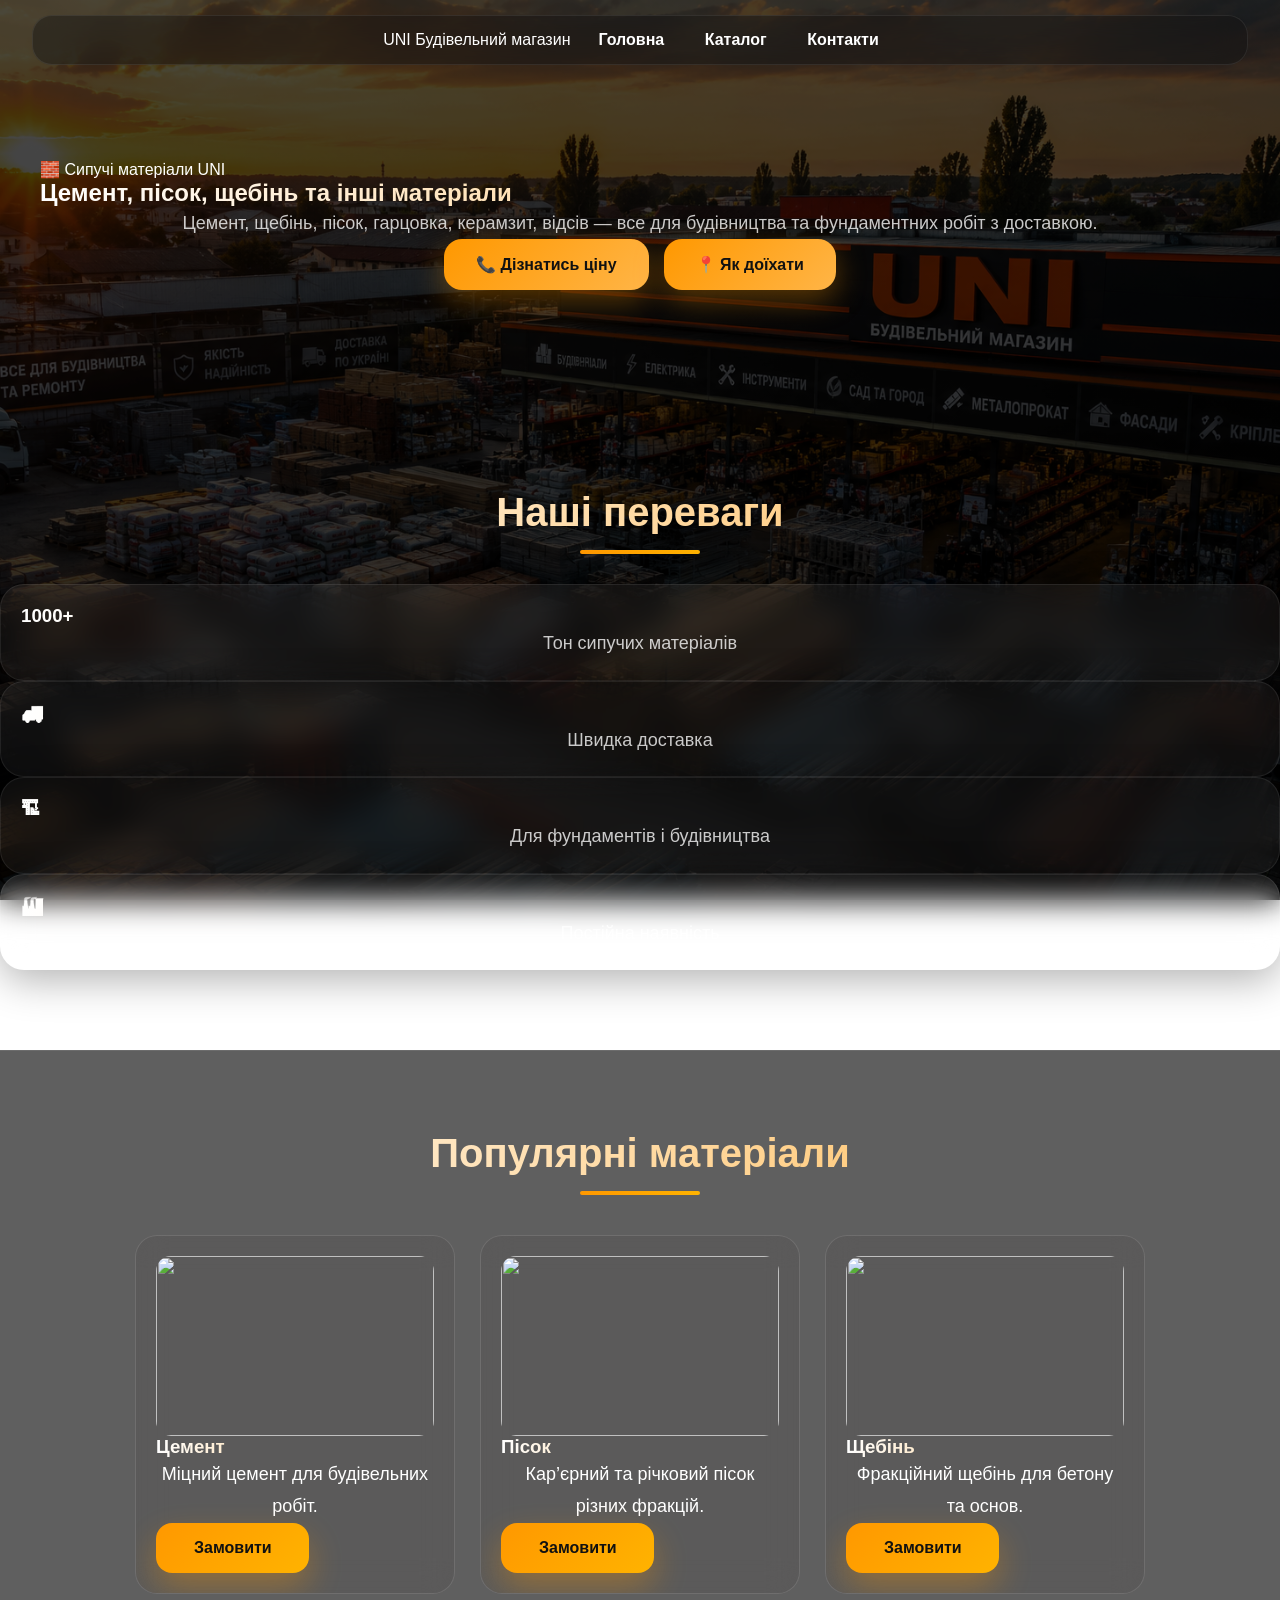
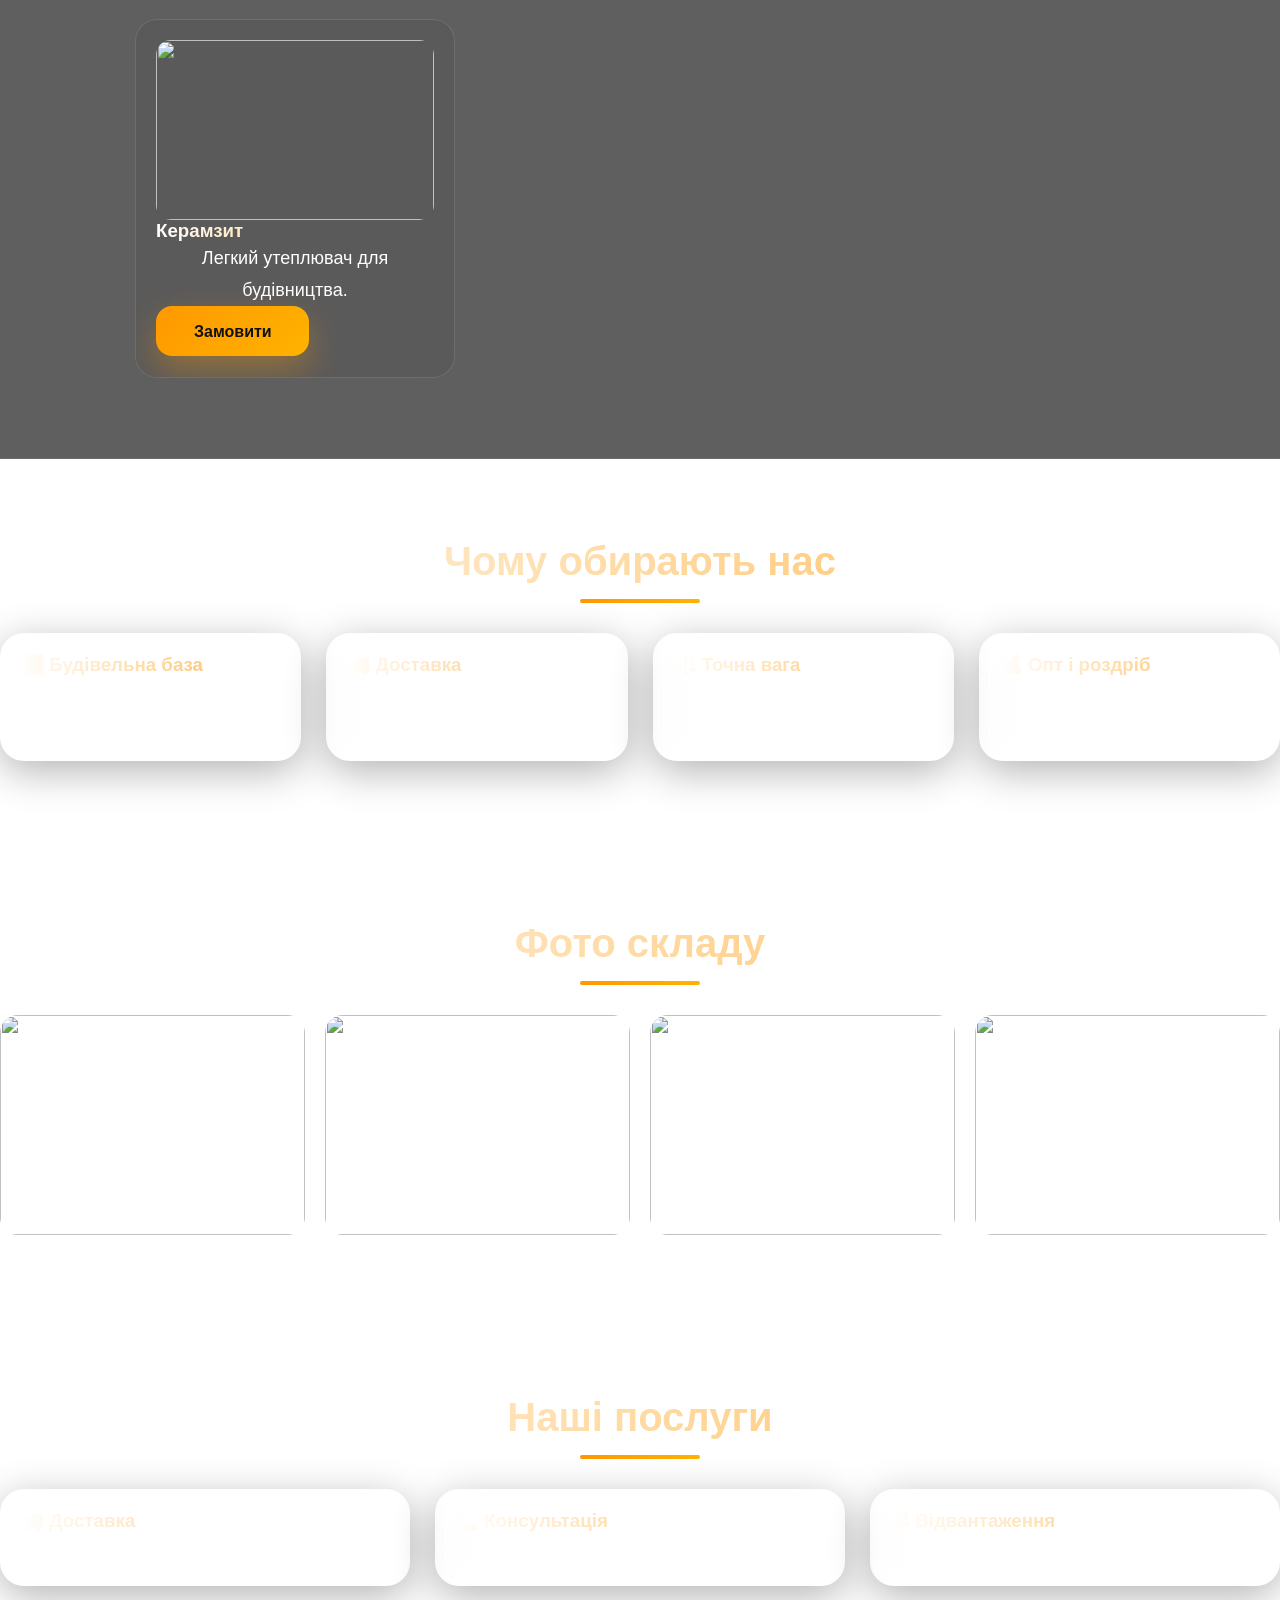
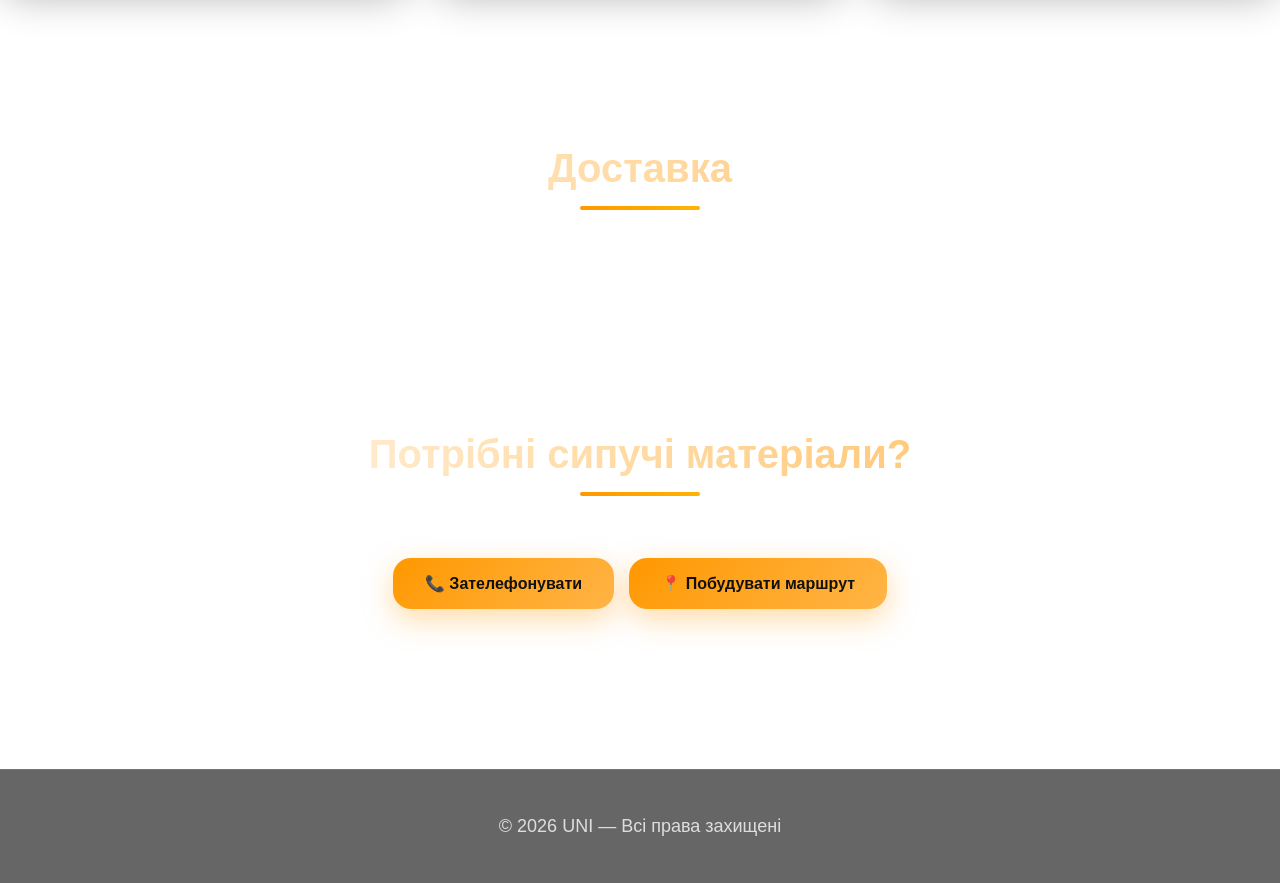
==== bulk.html @ 0511cd66 "Add files via upload" ====
<!DOCTYPE html>
<html lang="uk">

<head>

<meta charset="UTF-8">
<meta name="viewport" content="width=device-width, initial-scale=1.0">

<title>Сипучі матеріали | UNI</title>

<link rel="stylesheet" href="styles.css">

</head>

<body>

<nav class="navbar">

<div class="logo">
UNI
<span class="logo-text">
Будівельний магазин
</span>
</div>

<div class="nav-links">
<a href="index.html">Головна</a>
<a href="index.html#categories">Каталог</a>
<a href="index.html#contacts">Контакти</a>
</div>

</nav>

<section class="category-hero">

<div class="category-overlay"></div>

<div class="category-content">

<span class="hero-badge">
🧱 Сипучі матеріали UNI
</span>

<h1>
Цемент, пісок, щебінь та інші матеріали
</h1>

<p class="subtitle">
Цемент, щебінь, пісок, гарцовка,
керамзит, відсів — все для будівництва
та фундаментних робіт з доставкою.
</p>

<div class="hero-buttons">

<a href="tel:+380776026767"
<a href="tel:+" class="btn">
📞 Дізнатись ціну
</a>

<a href="https://www.google.com/maps/place/UNI/"
target="_blank"
class="btn btn-secondary">
📍 Як доїхати
</a>

</div>

</div>

</section>

<section class="stats">

<h2>
Наші переваги
</h2>


<div class="card">
<h3>1000+</h3>
<p>Тон сипучих матеріалів</p>
</div>

<div class="card">
<h3>🚚</h3>
<p>Швидка доставка</p>
</div>

<div class="card">
<h3>🏗</h3>
<p>Для фундаментів і будівництва</p>
</div>

<div class="card">
<h3>🏭</h3>
<p>Постійна наявність</p>
</div>

</div>

</section>

<section class="products-section">

<h2>
Популярні матеріали
</h2>

<div class="products-grid">

<div class="product-card">

<img src="images/cement.jpg">

<h3>
Цемент
</h3>

<p>
Міцний цемент для
будівельних робіт.
</p>

<a href="tel:+380776026767" class="btn-small">
Замовити
</a>

</div>

<div class="product-card">

<img src="images/sand.jpg">

<h3>
Пісок
</h3>

<p>
Кар’єрний та річковий
пісок різних фракцій.
</p>

<a href="tel:+380776026767" class="btn-small">
Замовити
</a>

</div>

<div class="product-card">

<img src="images/gravel.jpg">

<h3>
Щебінь
</h3>

<p>
Фракційний щебінь
для бетону та основ.
</p>

<a href="tel:+380776026767" class="btn-small">
Замовити
</a>

</div>

<div class="product-card">

<img src="images/keramzit.jpg">

<h3>
Керамзит
</h3>

<p>
Легкий утеплювач
для будівництва.
</p>

<a href="tel:+380776026767" class="btn-small">
Замовити
</a>

</div>

</div>

</section>

<section class="advantages">

<h2>
Чому обирають нас
</h2>

<div class="cards">

<div class="card">

<h3>
🧱 Будівельна база
</h3>

<p>
Всі сипучі матеріали
в одному місці.
</p>

</div>

<div class="card">

<h3>
🚚 Доставка
</h3>

<p>
Привозимо прямо
на об’єкт.
</p>

</div>

<div class="card">

<h3>
⚖️ Точна вага
</h3>

<p>
Відвантаження без обману.
</p>

</div>

<div class="card">

<h3>
💰 Опт і роздріб
</h3>

<p>
Вигідні ціни для всіх.
</p>

</div>

</div>

</section>

<section class="gallery">

<h2>
Фото складу
</h2>

<div class="gallery-grid">

<img src="images/bulk1.jpg">
<img src="images/bulk2.jpg">
<img src="images/bulk3.jpg">
<img src="images/bulk4.jpg">

</div>

</section>

<section class="services">

<h2>
Наші послуги
</h2>

<div class="cards">

<div class="card">
<h3>🚚 Доставка</h3>
<p>Швидко привозимо матеріали.</p>
</div>

<div class="card">
<h3>📞 Консультація</h3>
<p>Допоможемо з розрахунком.</p>
</div>

<div class="card">
<h3>🏗 Відвантаження</h3>
<p>Оперативна загрузка самоскидів.</p>
</div>

</div>

</section>

<section class="delivery">

<h2>
Доставка
</h2>

<p>
Доставка сипучих матеріалів
по Києву та області власним транспортом.
Можлива подача самоскидів.
</p>

</section>

<section class="cta">

<h2>
Потрібні сипучі матеріали?
</h2>

<p>
Телефонуйте зараз та отримайте
актуальні ціни і консультацію.
</p>

<div class="hero-buttons">

<a href="tel:+380776026767" class="btn">
📞 Зателефонувати
</a>

<a href="https://www.google.com/maps/place/UNI/"
target="_blank"
class="btn btn-secondary">
📍 Побудувати маршрут
</a>

</div>

</section>

<footer>

<p>
© 2026 UNI — Всі права захищені
</p>

</footer>

</body>

</html>
---- styles.css ----
/* =========================================================
   BASE RESET
========================================================= */

*{
    margin:0;
    padding:0;
    box-sizing:border-box;
    transition:.3s ease;
}

html,body{
    width:100%;
    overflow-x:hidden;
    font-family:"Segoe UI",sans-serif;
    color:#fff;
}

/* =========================================================
   ROOT COLORS
========================================================= */

:root{
    --primary:#ff9800;
    --primary2:#ffb300;
    --bgDark:#0d0d0d;
    --glass:rgba(255,255,255,.06);
    --border:rgba(255,255,255,.10);
    --text:#ffffff;
    --text2:#cfcfcf;
    --radius:18px;
}

/* =========================================================
   BACKGROUND
========================================================= */

body{
    background:
    linear-gradient(rgba(0,0,0,.55),rgba(0,0,0,.75)),
    url("./images/background.png");

    background-size:cover;
    background-position:center;
    background-attachment:fixed;
}

/* =========================================================
   CONTAINER SYSTEM
========================================================= */

.container{
    width:min(1200px,92%);
    margin:0 auto;
}

/* =========================================================
   SECTION SYSTEM
========================================================= */

section{
    padding:80px 0;
    animation:fadeIn .7s ease;
}

section:hover{
    transform:translateY(-2px);
}

@keyframes fadeIn{
    from{
        opacity:0;
        transform:translateY(40px);
    }
    to{
        opacity:1;
        transform:translateY(0);
    }
}

/* =========================================================
   HEADINGS
========================================================= */

@media (max-width:768px){

    h1{
        font-size:38px;
    }

    h2{
        font-size:30px;
    }

}

h2{
    font-size:40px;
    text-align:center;
    margin-bottom:30px;
}

h2::after{
    content:"";
    display:block;
    width:120px;
    height:4px;
    margin:15px auto;
    border-radius:20px;
    background:linear-gradient(90deg,var(--primary),var(--primary2));
}

p{
    color:var(--text2);
    line-height:1.8;
    font-size:18px;
    text-align:center;
}

/* =========================================================
   NAVBAR
========================================================= */

header{
    position:sticky;
    top:0;
    z-index:999;
    background:rgba(10,10,10,.75);
    backdrop-filter:blur(18px);
    border-bottom:1px solid var(--border);
}

nav{
    display:flex;
    justify-content:center;
    align-items:center;
    gap:10px;
    padding:15px;
    flex-wrap:wrap;
}

nav a{
    padding:10px 18px;
    border-radius:12px;
    text-decoration:none;
    color:#fff;
    font-weight:600;
}

nav a:hover{
    background:var(--primary);
    color:#000000;
}

/* =========================================================
   HERO
========================================================= */

.hero-content{
    display:flex;
    align-items:center;
    justify-content:space-between;
    gap:60px;
    flex-wrap:wrap;
}

.hero-text{
    flex:1;
    text-align:center;
}

.hero-image{
    flex:1;
    display:flex;
    justify-content:center;
}

.hero-image img{
    width:100%;
    max-width:550px;
    border-radius:25px;
    box-shadow:0 30px 60px rgba(0, 0, 0, 0.5);
}

/* =========================================================
   BUTTONS
========================================================= */
.btn,
.btn-small{
    display:inline-flex;
    align-items:center;
    justify-content:center;

    padding:16px 38px;
    border-radius:16px;

    background:linear-gradient(135deg,#ff9800,#ffb300);
    color:#111;
    font-weight:700;
    text-decoration:none;

    box-shadow:0 15px 35px rgba(255,152,0,.35);

    cursor:pointer;
}

.btn:active,
.btn-small:active{
    transform:scale(.97);
}

/* hover только для ПК */
@media (hover:hover){
    .btn:hover,
    .btn-small:hover{
        transform:translateY(-4px);
        box-shadow:0 25px 50px rgba(255,152,0,.55);
    }
}
/* =========================================================
   CARDS
========================================================= */

.cards,
.products-grid,
.category-grid{
    display:grid;
    grid-template-columns:repeat(auto-fit,minmax(260px,1fr));
    gap:25px;
}

.card,
.product-card,
.category{
    background:var(--glass);
    border:1px solid var(--border);
    border-radius:22px;
    padding:20px;
    backdrop-filter:blur(15px);
    overflow:hidden;
}

.card:hover,
.product-card:hover,
.category:hover{
    transform:translateY(-10px);
    border-color:var(--primary);
    box-shadow:0 25px 50px rgba(0,0,0,.4);
}


.category-page {
    max-width: 1400px;
    margin: 0 auto;
    padding: 40px 5%;
}

/* =========================================================
   IMAGES (UNIVERSAL FIX)
========================================================= */

img{
    width:100%;
    max-width:100%;
    display:block;
    object-fit:cover;
    border-radius:18px;
}

.product-card img,
.gallery-grid img{
    height:220px;
}

.product-card:hover img,
.gallery-grid img:hover{
    transform:scale(1.08);
}

/* =========================================================
   ABOUT SECTION
========================================================= */

.about-text{
    padding:35px;

    background:rgba(255,255,255,.05);
    border:1px solid rgba(255,255,255,.12);
    border-radius:22px;

    backdrop-filter:blur(14px);

    text-align:left;

    font-size:20px; /* 👈 увеличили текст */
    line-height:1.9;
}

/* заголовок “Про нас” */
.about-text h2{
    font-size:44px;
    text-align:left;
}

/* если всё уезжает вправо — фикс */
.about-container{
    display:grid;
    grid-template-columns:1fr 1fr;
    gap:40px;
    align-items:start;
}

/* =========================================================
   GALLERY
========================================================= */

.gallery-grid{
    display:grid;
    grid-template-columns:repeat(auto-fit,minmax(240px,1fr));
    gap:20px;
}

/* =========================================================
   VETERAN BLOCK
========================================================= */

.veteran-business{
    margin:60px auto;
    width:min(1000px,92%);

    padding:30px;

    background:rgba(255,255,255,.04);
    border:1px solid rgba(255,255,255,.10);
    border-radius:22px;

    backdrop-filter:blur(12px);

    text-align:center;
}

/* если там была фотка — ограничиваем */
.veteran-business img{
    max-width:320px;
    margin:0 auto;
    border-radius:16px;
}
/* =========================================================
   FOOTER
========================================================= */

footer{
    margin-top:80px;
    padding:40px;
    text-align:center;
    background:rgba(0,0,0,.6);
    border-top:1px solid var(--border);
}

/* =========================================================
   UTILITIES (IMPORTANT)
========================================================= */

.text-center{ text-align:center; }
.flex{ display:flex; }
.center{ display:flex; justify-content:center; align-items:center; }
.gap-10{ gap:10px; }
.gap-20{ gap:20px; }
.gap-30{ gap:30px; }

.mt-10{ margin-top:10px; }
.mt-20{ margin-top:20px; }
.mt-30{ margin-top:30px; }

.p-10{ padding:10px; }

section{
    padding:80px 0;
}

/* стеклянные блоки между секциями */
.section-glass{
    background:rgba(255,255,255,.04);
    border-top:1px solid rgba(255,255,255,.08);
    border-bottom:1px solid rgba(255,255,255,.08);
}

.products-section{
    background:rgba(10,10,10,.65);
    border-top:1px solid rgba(255,255,255,.08);
    border-bottom:1px solid rgba(255,255,255,.08);
    padding:80px 0;
}

/* текст в каталоге */
.products-section h2,
.products-section p{
    color:#fff;
}

/* карточки внутри чуть контрастнее */
.product-card{
    background:rgba(19, 0, 0, 0.05);
    border:1px solid rgba(255,255,255,.12);
}

.divider{
    width:80%;
    height:1px;

    margin:40px auto;

    background:rgba(255,255,255,.08);
}

p{
    color:rgba(255,255,255,.78);
    line-height:1.8;
}

h1,h2,h3{
    color:#fff;
}

.about-map iframe {
    width: 100%;
    height: 600px;
    border: none;
    border-radius: 20px;
}

.top-logo img {
  height: 120px;
  width: auto;
  display: block;
  margin: 0 auto;
}

body::after {
  content: "";
  position: fixed;
  inset: 0;
  background: rgba(0, 0, 0, 0.35);
  z-index: -1;
}

.about-container,
.veteran-business,
.contact-info,
.faq-box,
.card {
  background: rgba(255,255,255,0.05);
  backdrop-filter: blur(15px);
  -webkit-backdrop-filter: blur(15px);

  border: 1px solid rgba(255,255,255,0.08);
  border-radius: 24px;

  box-shadow: 0 10px 40px rgba(0,0,0,0.3);
}


.btn {
  padding: 16px 32px;
  border-radius: 18px;

  background: linear-gradient(
    135deg,
    #ff9800,
    #ffb547
  );

  box-shadow:
    0 10px 30px rgba(255,152,0,0.35);

  transition: .3s;
}

.btn:hover {
  transform: translateY(-5px);
}

.navbar {
  background: rgba(20,20,20,0.45);

  backdrop-filter: blur(18px);

  border: 1px solid rgba(255,255,255,0.08);

  border-radius: 20px;

  margin: 15px auto;

  width: 95%;
}

.category {
  background: rgba(255,255,255,0.05);

  backdrop-filter: blur(10px);

  border: 1px solid rgba(255,255,255,0.08);

  border-radius: 24px;

  min-height: 220px;
}   

.gallery-grid img {
  height: 220px;
  object-fit: cover;
}

.hero-text {
  background: rgba(255,255,255,0.04);

  backdrop-filter: blur(15px);

  border-radius: 30px;

  padding: 35px;

  border: 1px solid rgba(255,255,255,0.08);
}

.veteran-text {
  background: rgba(255,255,255,0.04);

  backdrop-filter: blur(12px);

  padding: 25px;

  border-radius: 20px;
}

.card,
.category,
.about-text,
.veteran-text {
  transition: .35s;
}

.card:hover,
.category:hover {
  transform: translateY(-8px);
}

.category-hero {
    max-width: 1200px;
    margin: 0 auto 40px;
}

.category-hero img {
    width: 100%;
    height: 250px;
    object-fit: cover;
    border-radius: 25px;
}

.products-grid {
    display: grid;

    grid-template-columns:
    repeat(auto-fit, minmax(280px, 320px));

    justify-content: center;

    gap: 25px;

    margin-top: 40px;
}
.product-card img {
    width: 100%;
    height: 180px;

    object-fit: cover;

    border-radius: 15px;
} 

.category-title {
    text-align: center;

    margin-bottom: 40px;
}


.category-description {
    max-width: 900px;

    margin: 0 auto 40px;

    text-align: center;

    line-height: 1.8;

    color: #cfcfcf;
}

.hero-buttons{
    display:flex;
    gap:15px;
    justify-content:center;
    flex-wrap:wrap;
}

h1,
h2,
h3{
  background: linear-gradient(90deg,#fff,#ffb547);

  background-clip: text;
  -webkit-background-clip: text;

  color: transparent;
  -webkit-text-fill-color: transparent;
}
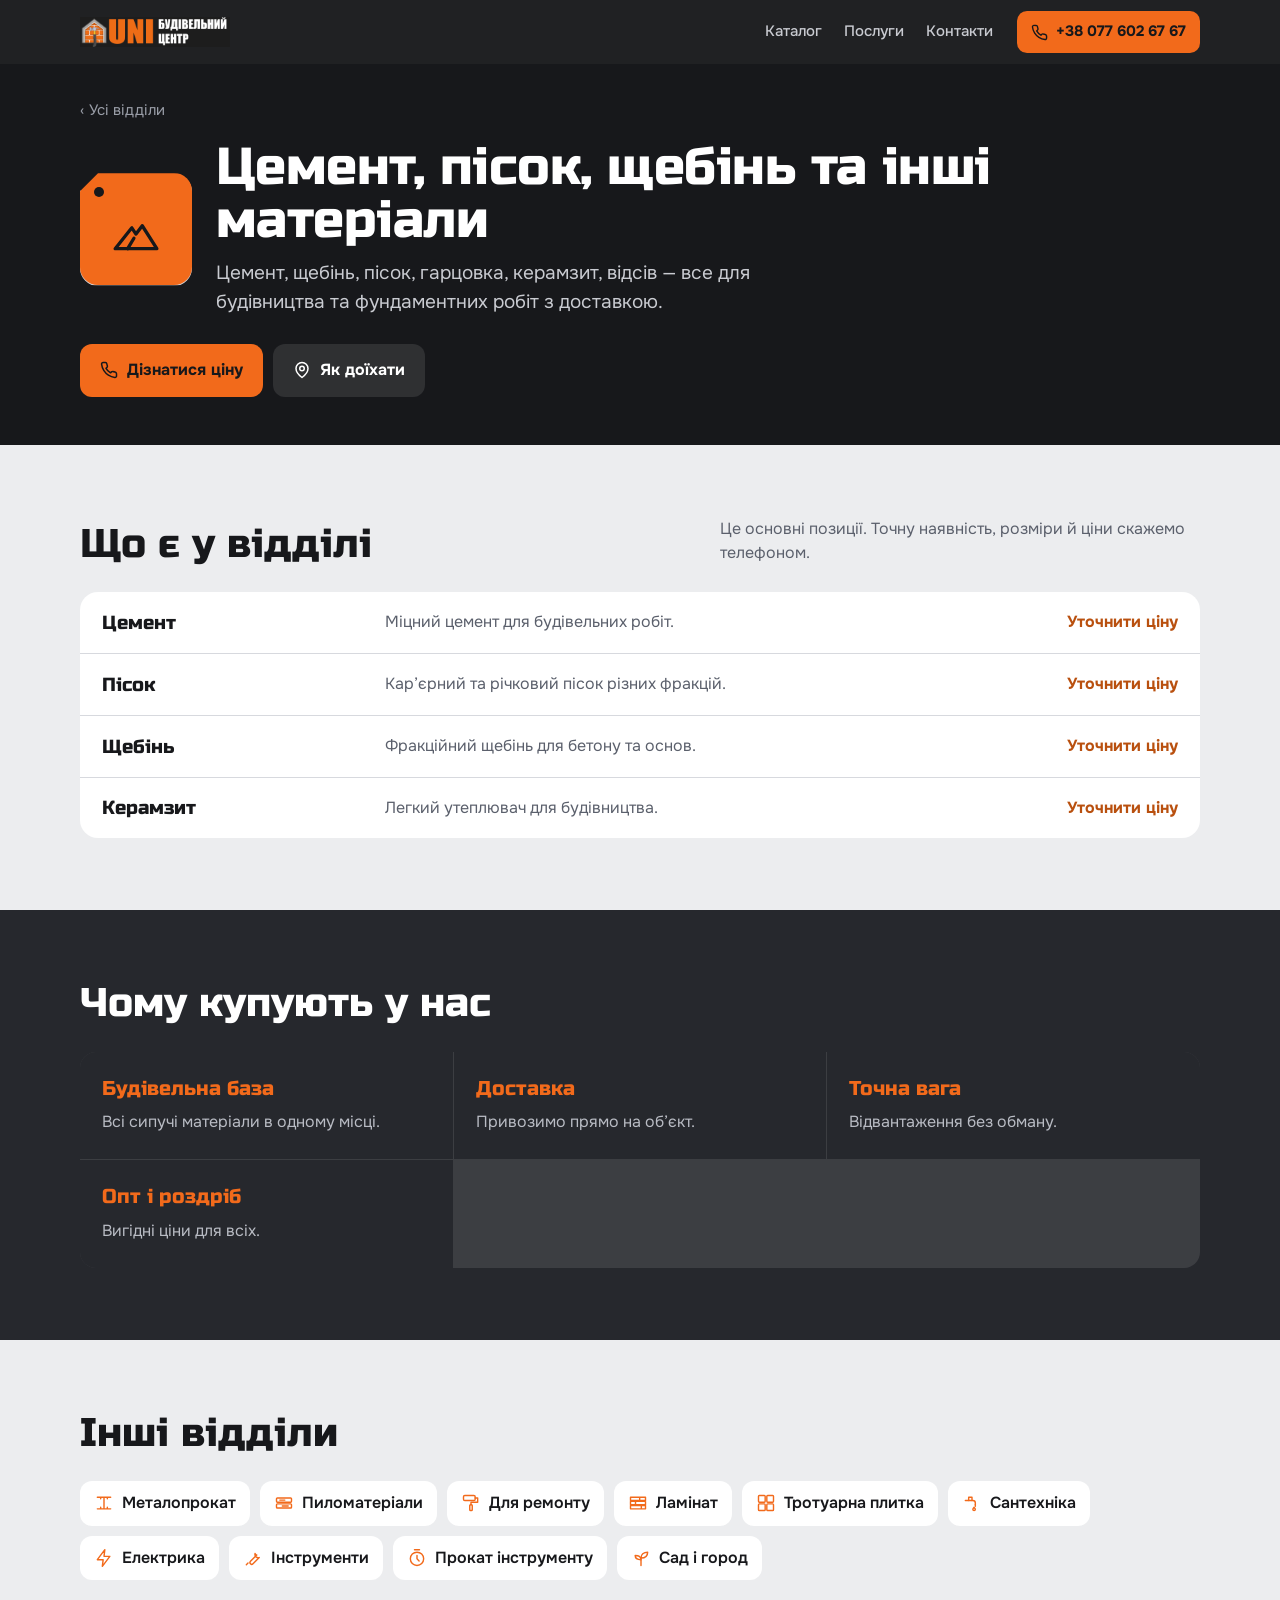
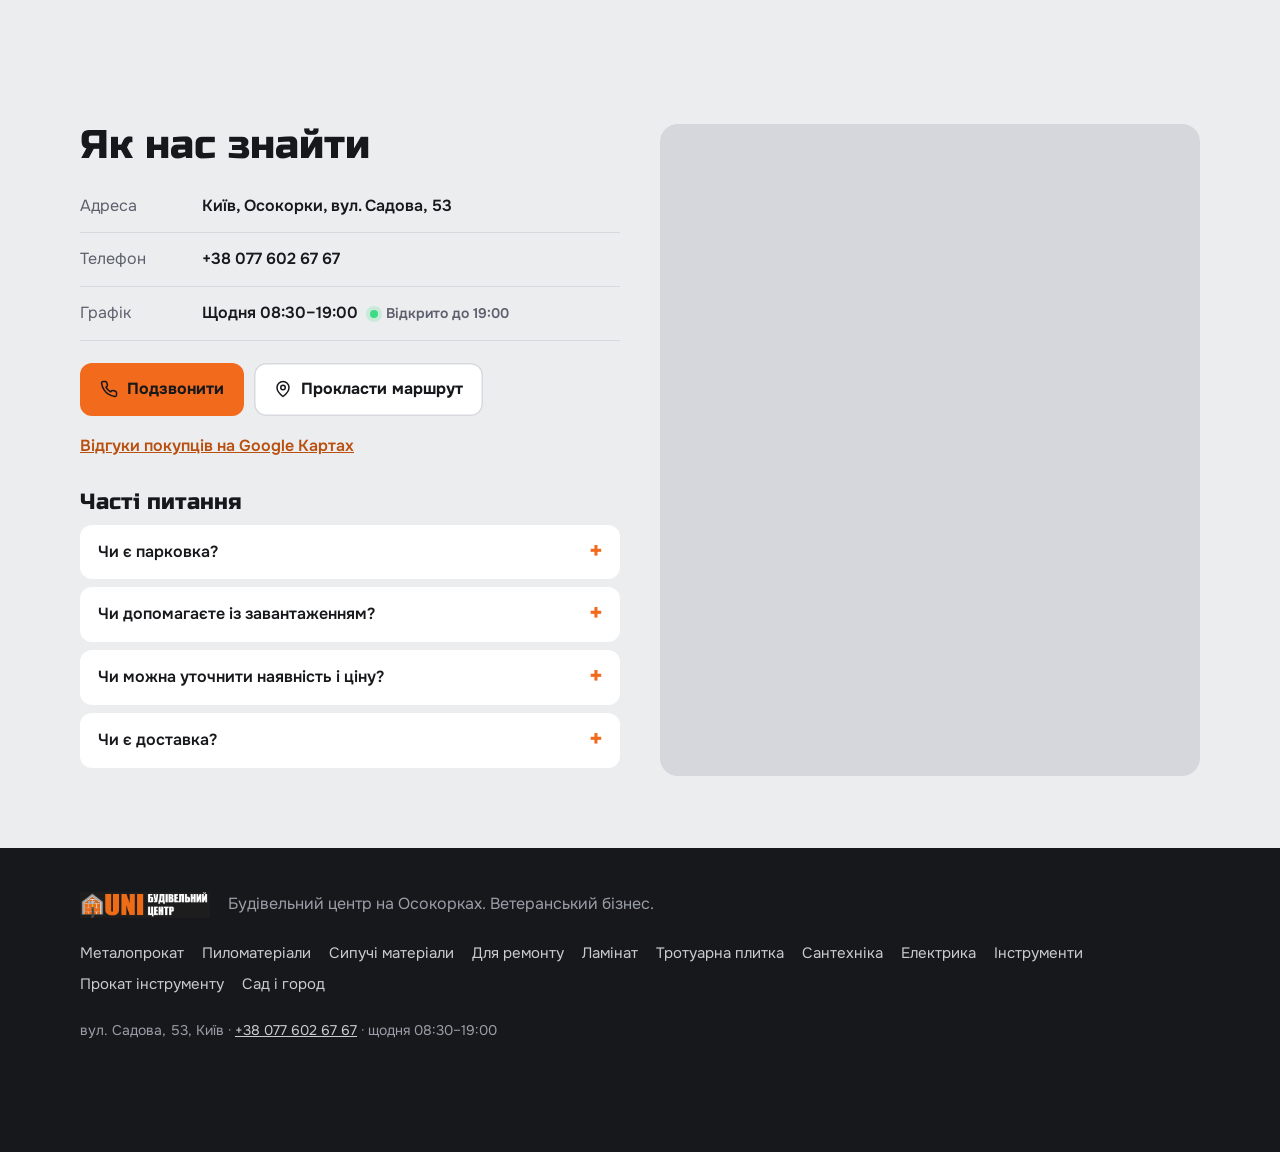
==== commit f7556502: "Новий дизайн сайту UNI - Головна: відкрито/зачинено в реальному часі, відділи, послуги, фото, ветера" ====
--- a/bulk.html
+++ b/bulk.html
@@ -1,349 +1,69 @@
-<!DOCTYPE html>
-<html lang="uk">
-
-<head>
-
-<meta charset="UTF-8">
-<meta name="viewport" content="width=device-width, initial-scale=1.0">
-
-<title>Сипучі матеріали | UNI</title>
-
-<link rel="stylesheet" href="styles.css">
-
-</head>
-
-<body>
-
-<nav class="navbar">
-
-<div class="logo">
-UNI
-<span class="logo-text">
-Будівельний магазин
-</span>
-</div>
-
-<div class="nav-links">
-<a href="index.html">Головна</a>
-<a href="index.html#categories">Каталог</a>
-<a href="index.html#contacts">Контакти</a>
-</div>
-
-</nav>
-
-<section class="category-hero">
-
-<div class="category-overlay"></div>
-
-<div class="category-content">
-
-<span class="hero-badge">
-🧱 Сипучі матеріали UNI
-</span>
-
-<h1>
-Цемент, пісок, щебінь та інші матеріали
-</h1>
-
-<p class="subtitle">
-Цемент, щебінь, пісок, гарцовка,
-керамзит, відсів — все для будівництва
-та фундаментних робіт з доставкою.
-</p>
-
-<div class="hero-buttons">
-
-<a href="tel:+380776026767"
-<a href="tel:+" class="btn">
-📞 Дізнатись ціну
-</a>
-
-<a href="https://www.google.com/maps/place/UNI/"
-target="_blank"
-class="btn btn-secondary">
-📍 Як доїхати
-</a>
-
-</div>
-
-</div>
-
-</section>
-
-<section class="stats">
-
-<h2>
-Наші переваги
-</h2>
-
-
-<div class="card">
-<h3>1000+</h3>
-<p>Тон сипучих матеріалів</p>
-</div>
-
-<div class="card">
-<h3>🚚</h3>
-<p>Швидка доставка</p>
-</div>
-
-<div class="card">
-<h3>🏗</h3>
-<p>Для фундаментів і будівництва</p>
-</div>
-
-<div class="card">
-<h3>🏭</h3>
-<p>Постійна наявність</p>
-</div>
-
-</div>
-
-</section>
-
-<section class="products-section">
-
-<h2>
-Популярні матеріали
-</h2>
-
-<div class="products-grid">
-
-<div class="product-card">
-
-<img src="images/cement.jpg">
-
-<h3>
-Цемент
-</h3>
-
-<p>
-Міцний цемент для
-будівельних робіт.
-</p>
-
-<a href="tel:+380776026767" class="btn-small">
-Замовити
-</a>
-
-</div>
-
-<div class="product-card">
-
-<img src="images/sand.jpg">
-
-<h3>
-Пісок
-</h3>
-
-<p>
-Кар’єрний та річковий
-пісок різних фракцій.
-</p>
-
-<a href="tel:+380776026767" class="btn-small">
-Замовити
-</a>
-
-</div>
-
-<div class="product-card">
-
-<img src="images/gravel.jpg">
-
-<h3>
-Щебінь
-</h3>
-
-<p>
-Фракційний щебінь
-для бетону та основ.
-</p>
-
-<a href="tel:+380776026767" class="btn-small">
-Замовити
-</a>
-
-</div>
-
-<div class="product-card">
-
-<img src="images/keramzit.jpg">
-
-<h3>
-Керамзит
-</h3>
-
-<p>
-Легкий утеплювач
-для будівництва.
-</p>
-
-<a href="tel:+380776026767" class="btn-small">
-Замовити
-</a>
-
-</div>
-
-</div>
-
-</section>
-
-<section class="advantages">
-
-<h2>
-Чому обирають нас
-</h2>
-
-<div class="cards">
-
-<div class="card">
-
-<h3>
-🧱 Будівельна база
-</h3>
-
-<p>
-Всі сипучі матеріали
-в одному місці.
-</p>
-
-</div>
-
-<div class="card">
-
-<h3>
-🚚 Доставка
-</h3>
-
-<p>
-Привозимо прямо
-на об’єкт.
-</p>
-
-</div>
-
-<div class="card">
-
-<h3>
-⚖️ Точна вага
-</h3>
-
-<p>
-Відвантаження без обману.
-</p>
-
-</div>
-
-<div class="card">
-
-<h3>
-💰 Опт і роздріб
-</h3>
-
-<p>
-Вигідні ціни для всіх.
-</p>
-
-</div>
-
-</div>
-
-</section>
-
-<section class="gallery">
-
-<h2>
-Фото складу
-</h2>
-
-<div class="gallery-grid">
-
-<img src="images/bulk1.jpg">
-<img src="images/bulk2.jpg">
-<img src="images/bulk3.jpg">
-<img src="images/bulk4.jpg">
-
-</div>
-
-</section>
-
-<section class="services">
-
-<h2>
-Наші послуги
-</h2>
-
-<div class="cards">
-
-<div class="card">
-<h3>🚚 Доставка</h3>
-<p>Швидко привозимо матеріали.</p>
-</div>
-
-<div class="card">
-<h3>📞 Консультація</h3>
-<p>Допоможемо з розрахунком.</p>
-</div>
-
-<div class="card">
-<h3>🏗 Відвантаження</h3>
-<p>Оперативна загрузка самоскидів.</p>
-</div>
-
-</div>
-
-</section>
-
-<section class="delivery">
-
-<h2>
-Доставка
-</h2>
-
-<p>
-Доставка сипучих матеріалів
-по Києву та області власним транспортом.
-Можлива подача самоскидів.
-</p>
-
-</section>
-
-<section class="cta">
-
-<h2>
-Потрібні сипучі матеріали?
-</h2>
-
-<p>
-Телефонуйте зараз та отримайте
-актуальні ціни і консультацію.
-</p>
-
-<div class="hero-buttons">
-
-<a href="tel:+380776026767" class="btn">
-📞 Зателефонувати
-</a>
-
-<a href="https://www.google.com/maps/place/UNI/"
-target="_blank"
-class="btn btn-secondary">
-📍 Побудувати маршрут
-</a>
-
-</div>
-
-</section>
-
-<footer>
-
-<p>
-© 2026 UNI — Всі права захищені
-</p>
-
-</footer>
-
-</body>
-
-</html>+<!DOCTYPE html>
+<html lang="uk">
+<head>
+<meta charset="utf-8">
+<meta name="viewport" content="width=device-width,initial-scale=1">
+<title>Сипучі матеріали на Осокорках — UNI, Київ</title>
+<meta name="description" content="Сипучі матеріали в UNI на Осокорках: Цемент, щебінь, пісок, гарцовка, керамзит, відсів — все для будівництва та фундаментних робіт з доставкою.">
+<link rel="canonical" href="https://6jenya.github.io/uni-store/bulk.html">
+<meta property="og:type" content="website">
+<meta property="og:title" content="Сипучі матеріали на Осокорках — UNI, Київ">
+<meta property="og:description" content="Сипучі матеріали в UNI на Осокорках: Цемент, щебінь, пісок, гарцовка, керамзит, відсів — все для будівництва та фундаментних робіт з доставкою.">
+<meta property="og:image" content="https://6jenya.github.io/uni-store/images/og.jpg">
+<meta name="theme-color" content="#17181B">
+<link rel="icon" type="image/png" href="images/favicon.png">
+<link rel="preconnect" href="https://fonts.googleapis.com"><link rel="preconnect" href="https://fonts.gstatic.com" crossorigin>
+<link href="https://fonts.googleapis.com/css2?family=Onest:wght@400;500;600;700&family=Russo+One&display=swap" rel="stylesheet">
+<link rel="stylesheet" href="styles.css?v=2">
+<script type="application/ld+json">{"@context": "https://schema.org", "@type": "HardwareStore", "name": "UNI — будівельний центр", "url": "https://6jenya.github.io/uni-store/", "telephone": "+380776026767", "image": "https://6jenya.github.io/uni-store/images/photo4.jpg", "logo": "https://6jenya.github.io/uni-store/images/logo.jpg", "address": {"@type": "PostalAddress", "streetAddress": "вул. Садова, 53", "addressLocality": "Київ", "addressRegion": "Осокорки", "addressCountry": "UA"}, "geo": {"@type": "GeoCoordinates", "latitude": 50.3829711, "longitude": 30.6128567}, "openingHoursSpecification": [{"@type": "OpeningHoursSpecification", "dayOfWeek": ["Monday", "Tuesday", "Wednesday", "Thursday", "Friday", "Saturday", "Sunday"], "opens": "08:30", "closes": "19:00"}]}</script>
+</head>
+<body><a class="skip" href="#main">До вмісту</a>
+<header class="hdr"><div class="wrap hdr-in">
+  <a class="brand" href="index.html" aria-label="UNI — на головну"><img src="images/logo.jpg" alt="UNI будівельний центр" width="160" height="32"></a>
+  <nav class="nav" aria-label="Меню"><a href="index.html#catalog">Каталог</a><a href="index.html#services">Послуги</a><a href="index.html#contacts">Контакти</a></nav>
+  <a class="hdr-call" href="tel:+380776026767"><svg viewBox="0 0 24 24" fill="none" stroke="currentColor" stroke-width="2" stroke-linecap="round" stroke-linejoin="round" aria-hidden="true"><path d="M22 16.9v3a2 2 0 0 1-2.2 2 19.8 19.8 0 0 1-8.6-3.1 19.5 19.5 0 0 1-6-6A19.8 19.8 0 0 1 2.1 4.2 2 2 0 0 1 4.1 2h3a2 2 0 0 1 2 1.7c.1.9.4 1.8.7 2.7a2 2 0 0 1-.5 2.1L8 9.8a16 16 0 0 0 6 6l1.3-1.3a2 2 0 0 1 2.1-.4c.9.3 1.8.6 2.7.7a2 2 0 0 1 1.7 2z"/></svg><span>+38 077 602 67 67</span></a>
+</div></header>
+<main id="main">
+<section class="hero cat"><div class="wrap">
+  <a class="back" href="index.html#catalog">Усі відділи</a>
+  <div class="cat-h"><span class="tag big" aria-hidden="true"><span class="hole"></span><svg class="ic" viewBox="0 0 24 24" fill="none" stroke="currentColor" stroke-width="1.7" stroke-linecap="round" stroke-linejoin="round" aria-hidden="true"><path d="M2 20h20L15 9l-3 4-2-3z"/><path d="M8 20l3-5"/></svg></span>
+  <div><h1>Цемент, пісок, щебінь та інші матеріали</h1><p class="lead">Цемент, щебінь, пісок, гарцовка, керамзит, відсів — все для будівництва та фундаментних робіт з доставкою.</p></div></div>
+  <div class="btns"><a class="btn" href="tel:+380776026767"><svg viewBox="0 0 24 24" fill="none" stroke="currentColor" stroke-width="2" stroke-linecap="round" stroke-linejoin="round" aria-hidden="true"><path d="M22 16.9v3a2 2 0 0 1-2.2 2 19.8 19.8 0 0 1-8.6-3.1 19.5 19.5 0 0 1-6-6A19.8 19.8 0 0 1 2.1 4.2 2 2 0 0 1 4.1 2h3a2 2 0 0 1 2 1.7c.1.9.4 1.8.7 2.7a2 2 0 0 1-.5 2.1L8 9.8a16 16 0 0 0 6 6l1.3-1.3a2 2 0 0 1 2.1-.4c.9.3 1.8.6 2.7.7a2 2 0 0 1 1.7 2z"/></svg>Дізнатися ціну</a><a class="btn ghost-d" href="https://www.google.com/maps/dir/?api=1&destination=50.3829711,30.6128567" target="_blank" rel="noopener"><svg viewBox="0 0 24 24" fill="none" stroke="currentColor" stroke-width="2" stroke-linecap="round" stroke-linejoin="round" aria-hidden="true"><path d="M20 10c0 6-8 12-8 12s-8-6-8-12a8 8 0 0 1 16 0z"/><circle cx="12" cy="10" r="3"/></svg>Як доїхати</a></div>
+</div></section>
+<section class="sec"><div class="wrap">
+  <div class="sec-h"><h2 class="h2">Що є у відділі</h2><p>Це основні позиції. Точну наявність, розміри й ціни скажемо телефоном.</p></div>
+  <ul class="items"><li><b>Цемент</b><span>Міцний цемент для будівельних робіт.</span><a href="tel:+380776026767">Уточнити ціну</a></li><li><b>Пісок</b><span>Кар’єрний та річковий пісок різних фракцій.</span><a href="tel:+380776026767">Уточнити ціну</a></li><li><b>Щебінь</b><span>Фракційний щебінь для бетону та основ.</span><a href="tel:+380776026767">Уточнити ціну</a></li><li><b>Керамзит</b><span>Легкий утеплювач для будівництва.</span><a href="tel:+380776026767">Уточнити ціну</a></li></ul>
+</div></section>
+<section class="sec dark"><div class="wrap"><h2 class="h2">Чому купують у нас</h2><div class="svcs"><div class="svc"><b>Будівельна база</b><p>Всі сипучі матеріали в одному місці.</p></div><div class="svc"><b>Доставка</b><p>Привозимо прямо на об’єкт.</p></div><div class="svc"><b>Точна вага</b><p>Відвантаження без обману.</p></div><div class="svc"><b>Опт і роздріб</b><p>Вигідні ціни для всіх.</p></div></div></div></section>
+<section class="sec"><div class="wrap"><h2 class="h2">Інші відділи</h2><div class="others"><a href="metal.html"><svg class="ic-s" viewBox="0 0 24 24" fill="none" stroke="currentColor" stroke-width="1.7" stroke-linecap="round" stroke-linejoin="round" aria-hidden="true"><path d="M4 5h16M4 19h16M12 5v14M8 5v2M16 5v2M8 17v2M16 17v2"/></svg>Металопрокат</a><a href="pilomaterialy.html"><svg class="ic-s" viewBox="0 0 24 24" fill="none" stroke="currentColor" stroke-width="1.7" stroke-linecap="round" stroke-linejoin="round" aria-hidden="true"><rect x="3" y="6" width="18" height="5" rx="1"/><rect x="3" y="13" width="18" height="5" rx="1"/><path d="M7 8.5h6M10 15.5h7"/></svg>Пиломатеріали</a><a href="repair.html"><svg class="ic-s" viewBox="0 0 24 24" fill="none" stroke="currentColor" stroke-width="1.7" stroke-linecap="round" stroke-linejoin="round" aria-hidden="true"><rect x="3" y="3" width="14" height="6" rx="1.5"/><path d="M17 6h3v5h-8v3"/><rect x="10.5" y="14" width="3" height="7" rx="1"/></svg>Для ремонту</a><a href="laminat.html"><svg class="ic-s" viewBox="0 0 24 24" fill="none" stroke="currentColor" stroke-width="1.7" stroke-linecap="round" stroke-linejoin="round" aria-hidden="true"><path d="M3 5h11v4H3zM14 5h7v4h-7M3 10h6v4H3zM9 10h12v4H9M3 15h13v4H3zM16 15h5v4h-5"/></svg>Ламінат</a><a href="plitka.html"><svg class="ic-s" viewBox="0 0 24 24" fill="none" stroke="currentColor" stroke-width="1.7" stroke-linecap="round" stroke-linejoin="round" aria-hidden="true"><rect x="3" y="3" width="8" height="8" rx="1"/><rect x="13" y="3" width="8" height="8" rx="1"/><rect x="3" y="13" width="8" height="8" rx="1"/><rect x="13" y="13" width="8" height="8" rx="1"/></svg>Тротуарна плитка</a><a href="santehnika.html"><svg class="ic-s" viewBox="0 0 24 24" fill="none" stroke="currentColor" stroke-width="1.7" stroke-linecap="round" stroke-linejoin="round" aria-hidden="true"><path d="M4 9h9a3 3 0 0 1 3 3v2"/><path d="M8 9V5h4v4M16 14v2"/><path d="M16 19.5c0 .8-.7 1.5-1.5 1.5S13 20.3 13 19.5 14.5 17 14.5 17s1.5 1.7 1.5 2.5z"/></svg>Сантехніка</a><a href="electric.html"><svg class="ic-s" viewBox="0 0 24 24" fill="none" stroke="currentColor" stroke-width="1.7" stroke-linecap="round" stroke-linejoin="round" aria-hidden="true"><path d="M13 2 4 14h7l-1 8 9-12h-7z"/></svg>Електрика</a><a href="instrument.html"><svg class="ic-s" viewBox="0 0 24 24" fill="none" stroke="currentColor" stroke-width="1.7" stroke-linecap="round" stroke-linejoin="round" aria-hidden="true"><path d="M14.5 6.5a4 4 0 0 0 5 5L12 19a2.1 2.1 0 0 1-3-3l7.5-7.5a4 4 0 0 1-2-2z"/><path d="m6 18-2 2"/></svg>Інструменти</a><a href="rent.html"><svg class="ic-s" viewBox="0 0 24 24" fill="none" stroke="currentColor" stroke-width="1.7" stroke-linecap="round" stroke-linejoin="round" aria-hidden="true"><circle cx="12" cy="13" r="8"/><path d="M12 9v4l2.5 2.5M9 2h6"/></svg>Прокат інструменту</a><a href="sad-gorod.html"><svg class="ic-s" viewBox="0 0 24 24" fill="none" stroke="currentColor" stroke-width="1.7" stroke-linecap="round" stroke-linejoin="round" aria-hidden="true"><path d="M12 21v-9"/><path d="M12 12c0-4 3-7 8-7 0 5-3 7-8 7z"/><path d="M12 14c0-3-2.5-5-7-5 0 4 2.5 5 7 5z"/></svg>Сад і город</a></div></div></section>
+<section class="sec contacts" id="contacts"><div class="wrap grid2">
+  <div>
+    <h2 class="h2">Як нас знайти</h2>
+    <dl class="info">
+      <div><dt>Адреса</dt><dd>Київ, Осокорки, вул. Садова, 53</dd></div>
+      <div><dt>Телефон</dt><dd><a href="tel:+380776026767">+38 077 602 67 67</a></dd></div>
+      <div><dt>Графік</dt><dd>Щодня 08:30–19:00 <span class="status" data-status></span></dd></div>
+    </dl>
+    <div class="btns"><a class="btn" href="tel:+380776026767"><svg viewBox="0 0 24 24" fill="none" stroke="currentColor" stroke-width="2" stroke-linecap="round" stroke-linejoin="round" aria-hidden="true"><path d="M22 16.9v3a2 2 0 0 1-2.2 2 19.8 19.8 0 0 1-8.6-3.1 19.5 19.5 0 0 1-6-6A19.8 19.8 0 0 1 2.1 4.2 2 2 0 0 1 4.1 2h3a2 2 0 0 1 2 1.7c.1.9.4 1.8.7 2.7a2 2 0 0 1-.5 2.1L8 9.8a16 16 0 0 0 6 6l1.3-1.3a2 2 0 0 1 2.1-.4c.9.3 1.8.6 2.7.7a2 2 0 0 1 1.7 2z"/></svg>Подзвонити</a><a class="btn ghost" href="https://www.google.com/maps/dir/?api=1&destination=50.3829711,30.6128567" target="_blank" rel="noopener"><svg viewBox="0 0 24 24" fill="none" stroke="currentColor" stroke-width="2" stroke-linecap="round" stroke-linejoin="round" aria-hidden="true"><path d="M20 10c0 6-8 12-8 12s-8-6-8-12a8 8 0 0 1 16 0z"/><circle cx="12" cy="10" r="3"/></svg>Прокласти маршрут</a></div>
+    <a class="lnk" href="https://www.google.com/maps/place/UNI/@50.3829711,30.6128567,17z" target="_blank" rel="noopener">Відгуки покупців на Google Картах</a>
+    <div class="faq"><h3>Часті питання</h3><details><summary>Чи є парковка?</summary><p>Так, біля магазину велика парковка і зручний заїзд.</p></details><details><summary>Чи допомагаєте із завантаженням?</summary><p>Так, допоможемо завантажити товар у ваше авто.</p></details><details><summary>Чи можна уточнити наявність і ціну?</summary><p>Так, зателефонуйте за номером +38 077 602 67 67 — підкажемо, що є на складі, і порахуємо вартість.</p></details><details><summary>Чи є доставка?</summary><p>Так, власним транспортом по Києву та Київській області. Вартість залежить від адреси й обсягу.</p></details></div>
+  </div>
+  <div class="map"><iframe title="UNI на карті" loading="lazy" src="https://maps.google.com/maps?q=50.3829711,30.6128567&z=16&output=embed" referrerpolicy="no-referrer-when-downgrade"></iframe></div>
+</div></section></main>
+<footer class="ftr"><div class="wrap">
+  <div class="ftr-top"><img src="images/logo.jpg" alt="UNI" width="140" height="28"><p>Будівельний центр на Осокорках. Ветеранський бізнес.</p></div>
+  <nav class="ftr-links" aria-label="Відділи"><a href="metal.html">Металопрокат</a><a href="pilomaterialy.html">Пиломатеріали</a><a href="bulk.html">Сипучі матеріали</a><a href="repair.html">Для ремонту</a><a href="laminat.html">Ламінат</a><a href="plitka.html">Тротуарна плитка</a><a href="santehnika.html">Сантехніка</a><a href="electric.html">Електрика</a><a href="instrument.html">Інструменти</a><a href="rent.html">Прокат інструменту</a><a href="sad-gorod.html">Сад і город</a></nav>
+  <p class="ftr-c">вул. Садова, 53, Київ · <a href="tel:+380776026767">+38 077 602 67 67</a> · щодня 08:30–19:00</p>
+</div></footer>
+<div class="dock"><a class="btn" href="tel:+380776026767"><svg viewBox="0 0 24 24" fill="none" stroke="currentColor" stroke-width="2" stroke-linecap="round" stroke-linejoin="round" aria-hidden="true"><path d="M22 16.9v3a2 2 0 0 1-2.2 2 19.8 19.8 0 0 1-8.6-3.1 19.5 19.5 0 0 1-6-6A19.8 19.8 0 0 1 2.1 4.2 2 2 0 0 1 4.1 2h3a2 2 0 0 1 2 1.7c.1.9.4 1.8.7 2.7a2 2 0 0 1-.5 2.1L8 9.8a16 16 0 0 0 6 6l1.3-1.3a2 2 0 0 1 2.1-.4c.9.3 1.8.6 2.7.7a2 2 0 0 1 1.7 2z"/></svg>Подзвонити</a><a class="btn ghost" href="https://www.google.com/maps/dir/?api=1&destination=50.3829711,30.6128567" target="_blank" rel="noopener"><svg viewBox="0 0 24 24" fill="none" stroke="currentColor" stroke-width="2" stroke-linecap="round" stroke-linejoin="round" aria-hidden="true"><path d="M20 10c0 6-8 12-8 12s-8-6-8-12a8 8 0 0 1 16 0z"/><circle cx="12" cy="10" r="3"/></svg>Маршрут</a></div>
+<script>
+(() => {
+  const f = new Intl.DateTimeFormat('uk-UA', {timeZone: 'Europe/Kyiv', hour: '2-digit', minute: '2-digit', hour12: false});
+  const [h, m] = f.format(new Date()).split(':').map(Number), t = h * 60 + m;
+  const o = 510, c = 1140, open = t >= o && t < c;
+  const txt = open ? (c - t <= 60 ? `Відкрито, зачиняємось о 19:00` : `Відкрито до 19:00`) : `Зачинено, відкриємось о 08:30`;
+  document.querySelectorAll('[data-status]').forEach(el => { el.textContent = txt; el.classList.add(open ? 'on' : 'off'); });
+})();
+</script>
+</body>
+</html>
--- a/styles.css
+++ b/styles.css
@@ -1,617 +1,145 @@
-/* =========================================================
-   BASE RESET
-========================================================= */
-
-*{
-    margin:0;
-    padding:0;
-    box-sizing:border-box;
-    transition:.3s ease;
-}
-
-html,body{
-    width:100%;
-    overflow-x:hidden;
-    font-family:"Segoe UI",sans-serif;
-    color:#fff;
-}
-
-/* =========================================================
-   ROOT COLORS
-========================================================= */
-
-:root{
-    --primary:#ff9800;
-    --primary2:#ffb300;
-    --bgDark:#0d0d0d;
-    --glass:rgba(255,255,255,.06);
-    --border:rgba(255,255,255,.10);
-    --text:#ffffff;
-    --text2:#cfcfcf;
-    --radius:18px;
-}
-
-/* =========================================================
-   BACKGROUND
-========================================================= */
-
-body{
-    background:
-    linear-gradient(rgba(0,0,0,.55),rgba(0,0,0,.75)),
-    url("./images/background.png");
-
-    background-size:cover;
-    background-position:center;
-    background-attachment:fixed;
-}
-
-/* =========================================================
-   CONTAINER SYSTEM
-========================================================= */
-
-.container{
-    width:min(1200px,92%);
-    margin:0 auto;
-}
-
-/* =========================================================
-   SECTION SYSTEM
-========================================================= */
-
-section{
-    padding:80px 0;
-    animation:fadeIn .7s ease;
-}
-
-section:hover{
-    transform:translateY(-2px);
-}
-
-@keyframes fadeIn{
-    from{
-        opacity:0;
-        transform:translateY(40px);
-    }
-    to{
-        opacity:1;
-        transform:translateY(0);
-    }
-}
-
-/* =========================================================
-   HEADINGS
-========================================================= */
-
-@media (max-width:768px){
-
-    h1{
-        font-size:38px;
-    }
-
-    h2{
-        font-size:30px;
-    }
-
-}
-
-h2{
-    font-size:40px;
-    text-align:center;
-    margin-bottom:30px;
-}
-
-h2::after{
-    content:"";
-    display:block;
-    width:120px;
-    height:4px;
-    margin:15px auto;
-    border-radius:20px;
-    background:linear-gradient(90deg,var(--primary),var(--primary2));
-}
-
-p{
-    color:var(--text2);
-    line-height:1.8;
-    font-size:18px;
-    text-align:center;
-}
-
-/* =========================================================
-   NAVBAR
-========================================================= */
-
-header{
-    position:sticky;
-    top:0;
-    z-index:999;
-    background:rgba(10,10,10,.75);
-    backdrop-filter:blur(18px);
-    border-bottom:1px solid var(--border);
-}
-
-nav{
-    display:flex;
-    justify-content:center;
-    align-items:center;
-    gap:10px;
-    padding:15px;
-    flex-wrap:wrap;
-}
-
-nav a{
-    padding:10px 18px;
-    border-radius:12px;
-    text-decoration:none;
-    color:#fff;
-    font-weight:600;
-}
-
-nav a:hover{
-    background:var(--primary);
-    color:#000000;
-}
-
-/* =========================================================
-   HERO
-========================================================= */
-
-.hero-content{
-    display:flex;
-    align-items:center;
-    justify-content:space-between;
-    gap:60px;
-    flex-wrap:wrap;
-}
-
-.hero-text{
-    flex:1;
-    text-align:center;
-}
-
-.hero-image{
-    flex:1;
-    display:flex;
-    justify-content:center;
-}
-
-.hero-image img{
-    width:100%;
-    max-width:550px;
-    border-radius:25px;
-    box-shadow:0 30px 60px rgba(0, 0, 0, 0.5);
-}
-
-/* =========================================================
-   BUTTONS
-========================================================= */
-.btn,
-.btn-small{
-    display:inline-flex;
-    align-items:center;
-    justify-content:center;
-
-    padding:16px 38px;
-    border-radius:16px;
-
-    background:linear-gradient(135deg,#ff9800,#ffb300);
-    color:#111;
-    font-weight:700;
-    text-decoration:none;
-
-    box-shadow:0 15px 35px rgba(255,152,0,.35);
-
-    cursor:pointer;
-}
-
-.btn:active,
-.btn-small:active{
-    transform:scale(.97);
-}
-
-/* hover только для ПК */
-@media (hover:hover){
-    .btn:hover,
-    .btn-small:hover{
-        transform:translateY(-4px);
-        box-shadow:0 25px 50px rgba(255,152,0,.55);
-    }
-}
-/* =========================================================
-   CARDS
-========================================================= */
-
-.cards,
-.products-grid,
-.category-grid{
-    display:grid;
-    grid-template-columns:repeat(auto-fit,minmax(260px,1fr));
-    gap:25px;
-}
-
-.card,
-.product-card,
-.category{
-    background:var(--glass);
-    border:1px solid var(--border);
-    border-radius:22px;
-    padding:20px;
-    backdrop-filter:blur(15px);
-    overflow:hidden;
-}
-
-.card:hover,
-.product-card:hover,
-.category:hover{
-    transform:translateY(-10px);
-    border-color:var(--primary);
-    box-shadow:0 25px 50px rgba(0,0,0,.4);
-}
-
-
-.category-page {
-    max-width: 1400px;
-    margin: 0 auto;
-    padding: 40px 5%;
-}
-
-/* =========================================================
-   IMAGES (UNIVERSAL FIX)
-========================================================= */
-
-img{
-    width:100%;
-    max-width:100%;
-    display:block;
-    object-fit:cover;
-    border-radius:18px;
-}
-
-.product-card img,
-.gallery-grid img{
-    height:220px;
-}
-
-.product-card:hover img,
-.gallery-grid img:hover{
-    transform:scale(1.08);
-}
-
-/* =========================================================
-   ABOUT SECTION
-========================================================= */
-
-.about-text{
-    padding:35px;
-
-    background:rgba(255,255,255,.05);
-    border:1px solid rgba(255,255,255,.12);
-    border-radius:22px;
-
-    backdrop-filter:blur(14px);
-
-    text-align:left;
-
-    font-size:20px; /* 👈 увеличили текст */
-    line-height:1.9;
-}
-
-/* заголовок “Про нас” */
-.about-text h2{
-    font-size:44px;
-    text-align:left;
-}
-
-/* если всё уезжает вправо — фикс */
-.about-container{
-    display:grid;
-    grid-template-columns:1fr 1fr;
-    gap:40px;
-    align-items:start;
-}
-
-/* =========================================================
-   GALLERY
-========================================================= */
-
-.gallery-grid{
-    display:grid;
-    grid-template-columns:repeat(auto-fit,minmax(240px,1fr));
-    gap:20px;
-}
-
-/* =========================================================
-   VETERAN BLOCK
-========================================================= */
-
-.veteran-business{
-    margin:60px auto;
-    width:min(1000px,92%);
-
-    padding:30px;
-
-    background:rgba(255,255,255,.04);
-    border:1px solid rgba(255,255,255,.10);
-    border-radius:22px;
-
-    backdrop-filter:blur(12px);
-
-    text-align:center;
-}
-
-/* если там была фотка — ограничиваем */
-.veteran-business img{
-    max-width:320px;
-    margin:0 auto;
-    border-radius:16px;
-}
-/* =========================================================
-   FOOTER
-========================================================= */
-
-footer{
-    margin-top:80px;
-    padding:40px;
-    text-align:center;
-    background:rgba(0,0,0,.6);
-    border-top:1px solid var(--border);
-}
-
-/* =========================================================
-   UTILITIES (IMPORTANT)
-========================================================= */
-
-.text-center{ text-align:center; }
-.flex{ display:flex; }
-.center{ display:flex; justify-content:center; align-items:center; }
-.gap-10{ gap:10px; }
-.gap-20{ gap:20px; }
-.gap-30{ gap:30px; }
-
-.mt-10{ margin-top:10px; }
-.mt-20{ margin-top:20px; }
-.mt-30{ margin-top:30px; }
-
-.p-10{ padding:10px; }
-
-section{
-    padding:80px 0;
-}
-
-/* стеклянные блоки между секциями */
-.section-glass{
-    background:rgba(255,255,255,.04);
-    border-top:1px solid rgba(255,255,255,.08);
-    border-bottom:1px solid rgba(255,255,255,.08);
-}
-
-.products-section{
-    background:rgba(10,10,10,.65);
-    border-top:1px solid rgba(255,255,255,.08);
-    border-bottom:1px solid rgba(255,255,255,.08);
-    padding:80px 0;
-}
-
-/* текст в каталоге */
-.products-section h2,
-.products-section p{
-    color:#fff;
-}
-
-/* карточки внутри чуть контрастнее */
-.product-card{
-    background:rgba(19, 0, 0, 0.05);
-    border:1px solid rgba(255,255,255,.12);
-}
-
-.divider{
-    width:80%;
-    height:1px;
-
-    margin:40px auto;
-
-    background:rgba(255,255,255,.08);
-}
-
-p{
-    color:rgba(255,255,255,.78);
-    line-height:1.8;
-}
-
-h1,h2,h3{
-    color:#fff;
-}
-
-.about-map iframe {
-    width: 100%;
-    height: 600px;
-    border: none;
-    border-radius: 20px;
-}
-
-.top-logo img {
-  height: 120px;
-  width: auto;
-  display: block;
-  margin: 0 auto;
-}
-
-body::after {
-  content: "";
-  position: fixed;
-  inset: 0;
-  background: rgba(0, 0, 0, 0.35);
-  z-index: -1;
-}
-
-.about-container,
-.veteran-business,
-.contact-info,
-.faq-box,
-.card {
-  background: rgba(255,255,255,0.05);
-  backdrop-filter: blur(15px);
-  -webkit-backdrop-filter: blur(15px);
-
-  border: 1px solid rgba(255,255,255,0.08);
-  border-radius: 24px;
-
-  box-shadow: 0 10px 40px rgba(0,0,0,0.3);
-}
-
-
-.btn {
-  padding: 16px 32px;
-  border-radius: 18px;
-
-  background: linear-gradient(
-    135deg,
-    #ff9800,
-    #ffb547
-  );
-
-  box-shadow:
-    0 10px 30px rgba(255,152,0,0.35);
-
-  transition: .3s;
-}
-
-.btn:hover {
-  transform: translateY(-5px);
-}
-
-.navbar {
-  background: rgba(20,20,20,0.45);
-
-  backdrop-filter: blur(18px);
-
-  border: 1px solid rgba(255,255,255,0.08);
-
-  border-radius: 20px;
-
-  margin: 15px auto;
-
-  width: 95%;
-}
-
-.category {
-  background: rgba(255,255,255,0.05);
-
-  backdrop-filter: blur(10px);
-
-  border: 1px solid rgba(255,255,255,0.08);
-
-  border-radius: 24px;
-
-  min-height: 220px;
-}   
-
-.gallery-grid img {
-  height: 220px;
-  object-fit: cover;
-}
-
-.hero-text {
-  background: rgba(255,255,255,0.04);
-
-  backdrop-filter: blur(15px);
-
-  border-radius: 30px;
-
-  padding: 35px;
-
-  border: 1px solid rgba(255,255,255,0.08);
-}
-
-.veteran-text {
-  background: rgba(255,255,255,0.04);
-
-  backdrop-filter: blur(12px);
-
-  padding: 25px;
-
-  border-radius: 20px;
-}
-
-.card,
-.category,
-.about-text,
-.veteran-text {
-  transition: .35s;
-}
-
-.card:hover,
-.category:hover {
-  transform: translateY(-8px);
-}
-
-.category-hero {
-    max-width: 1200px;
-    margin: 0 auto 40px;
-}
-
-.category-hero img {
-    width: 100%;
-    height: 250px;
-    object-fit: cover;
-    border-radius: 25px;
-}
-
-.products-grid {
-    display: grid;
-
-    grid-template-columns:
-    repeat(auto-fit, minmax(280px, 320px));
-
-    justify-content: center;
-
-    gap: 25px;
-
-    margin-top: 40px;
-}
-.product-card img {
-    width: 100%;
-    height: 180px;
-
-    object-fit: cover;
-
-    border-radius: 15px;
-} 
-
-.category-title {
-    text-align: center;
-
-    margin-bottom: 40px;
-}
-
-
-.category-description {
-    max-width: 900px;
-
-    margin: 0 auto 40px;
-
-    text-align: center;
-
-    line-height: 1.8;
-
-    color: #cfcfcf;
-}
-
-.hero-buttons{
-    display:flex;
-    gap:15px;
-    justify-content:center;
-    flex-wrap:wrap;
-}
-
-h1,
-h2,
-h3{
-  background: linear-gradient(90deg,#fff,#ffb547);
-
-  background-clip: text;
-  -webkit-background-clip: text;
-
-  color: transparent;
-  -webkit-text-fill-color: transparent;
-}+:root{--ink:#17181B;--ink2:#26282D;--bg:#ECEDEF;--paper:#fff;--line:#D7D9DE;--mut:#5B606C;--or:#F26A1B;--or-d:#B9500F;--or-l:#FFE6D6;--ok:#1F9D63;--fd:'Russo One',Impact,sans-serif;--fb:'Onest',system-ui,-apple-system,'Segoe UI',sans-serif}
+*{box-sizing:border-box}
+html{scroll-behavior:smooth;scroll-padding-top:76px}
+body{margin:0;background:var(--bg);color:var(--ink);font:16px/1.55 var(--fb);-webkit-font-smoothing:antialiased}
+img{max-width:100%;display:block}
+a{color:inherit}
+:focus-visible{outline:3px solid var(--or);outline-offset:3px}
+.wrap{max-width:1160px;margin:0 auto;padding:0 20px}
+.skip{position:absolute;left:-999px;top:8px;background:var(--or);color:var(--ink);padding:8px 14px;z-index:99}
+.skip:focus{left:8px}
+.hdr{position:sticky;top:0;z-index:30;background:rgba(23,24,27,.96);backdrop-filter:blur(10px);-webkit-backdrop-filter:blur(10px)}
+.hdr-in{display:flex;align-items:center;gap:24px;height:64px}
+.brand img{height:30px;width:auto}
+.nav{display:flex;gap:22px;margin-left:auto}
+.nav a{color:#C9CBD1;text-decoration:none;font-weight:500;font-size:15px}
+.nav a:hover{color:#fff}
+.hdr-call{display:flex;align-items:center;gap:8px;background:var(--or);color:var(--ink);text-decoration:none;font-weight:700;padding:9px 14px;border-radius:10px;font-size:15px}
+.hdr-call svg{width:17px;height:17px}
+.hero{background:var(--ink);color:#fff;overflow:hidden}
+.hero-in{display:grid;grid-template-columns:1.1fr .9fr;gap:40px;align-items:center;padding:56px 20px 64px}
+.hero h1{font:400 clamp(36px,5.4vw,64px)/1.02 var(--fd);margin:14px 0 18px;letter-spacing:-.01em;text-transform:none}
+.lead{font-size:clamp(17px,1.6vw,19px);color:#C9CBD1;max-width:34em;margin:0 0 26px}
+.addr{color:#8E929C;font-size:14.5px;margin:18px 0 0}
+.status-pill,.status{display:inline-flex;align-items:center;gap:8px;font-size:14px;font-weight:600}
+.status-pill{padding:6px 12px;border-radius:99px;background:rgba(255,255,255,.08);margin:0}
+.status-pill:empty,.status:empty{display:none}
+.status-pill::before,.status::before{content:'';width:8px;height:8px;border-radius:50%;background:#8E929C}
+.on::before{background:#3DDC84;box-shadow:0 0 0 4px rgba(61,220,132,.2)}
+.off::before{background:#FF6B5B}
+.status{margin-left:8px;color:var(--mut)}
+.hero-ph{display:grid;grid-template-columns:1.25fr 1fr;gap:12px;align-items:end}
+.hero-ph img{width:100%;height:auto;aspect-ratio:3/4;object-fit:cover;border-radius:14px}
+.hero-ph img:last-child{aspect-ratio:3/3.4;transform:translateY(28px)}
+.btns{display:flex;flex-wrap:wrap;gap:10px}
+.btn{display:inline-flex;align-items:center;justify-content:center;gap:9px;padding:14px 20px;border-radius:12px;background:var(--or);color:var(--ink);font-weight:700;text-decoration:none;font-size:16px;border:0;transition:transform .12s,background .2s}
+.btn:hover{background:#FF7D33}
+.btn:active{transform:scale(.97)}
+.btn svg{width:18px;height:18px}
+.btn.ghost-d{background:rgba(255,255,255,.1);color:#fff}
+.btn.ghost-d:hover{background:rgba(255,255,255,.16)}
+.btn.ghost{background:var(--paper);color:var(--ink);box-shadow:inset 0 0 0 1.5px var(--line)}
+.sec{padding:72px 0}
+.sec.dark{background:var(--ink2);color:#fff}
+.h2{font:400 clamp(28px,3.4vw,40px)/1.08 var(--fd);margin:0 0 26px}
+.sec-h{display:flex;justify-content:space-between;align-items:flex-end;gap:24px;margin-bottom:26px}
+.sec-h .h2{margin:0}
+.sec-h p{margin:0;color:var(--mut);max-width:30em}
+/* Відділи як складські бирки — головний акцент дизайну */
+.tags{display:grid;grid-template-columns:repeat(auto-fill,minmax(230px,1fr));gap:14px}
+.tag{position:relative;display:flex;flex-direction:column;gap:6px;padding:22px 20px 20px 20px;background:var(--paper);border-radius:6px 18px 18px 18px;text-decoration:none;color:var(--ink);box-shadow:0 1px 0 var(--line);transition:transform .15s,box-shadow .15s;clip-path:polygon(0 18px,18px 0,100% 0,100% 100%,0 100%)}
+.tag:hover{transform:translateY(-3px);box-shadow:0 14px 30px -18px rgba(23,24,27,.45)}
+.tag .hole{position:absolute;left:14px;top:14px;width:10px;height:10px;border-radius:50%;background:var(--bg);box-shadow:inset 0 0 0 2px var(--line)}
+.tag .ic{width:40px;height:40px;color:var(--or);margin:14px 0 6px;stroke-width:1.6}
+.tag b{font:400 21px/1.15 var(--fd)}
+.tag small{color:var(--mut);font-size:14.5px}
+.tag::after{content:'';position:absolute;right:0;top:0;bottom:0;width:6px;background:var(--or);border-radius:0 18px 18px 0;opacity:0;transition:opacity .15s}
+.tag:hover::after{opacity:1}
+.svcs{display:grid;grid-template-columns:repeat(3,1fr);gap:1px;background:rgba(255,255,255,.1);border-radius:16px;overflow:hidden}
+.svc{background:var(--ink2);padding:24px 22px}
+.svc b{font:400 20px var(--fd);color:var(--or)}
+.svc p{margin:8px 0 0;color:#B9BCC4}
+.gal{display:grid;grid-template-columns:repeat(4,1fr);gap:12px}
+.gal img{width:100%;height:auto;aspect-ratio:3/4;object-fit:cover;border-radius:12px}
+.vet{background:#3E4130;color:#F1F0E6}
+.vet-in{display:grid;grid-template-columns:auto 1fr;gap:36px;align-items:center}
+.vet img{width:160px;height:160px;border-radius:12px}
+.vet p{max-width:44em;color:#D9D8CB}
+.vet .btn{margin-top:8px}
+.grid2{display:grid;grid-template-columns:1fr 1fr;gap:40px;align-items:start}
+.info{margin:0 0 22px;display:grid;gap:14px}
+.info div{display:grid;grid-template-columns:110px 1fr;gap:12px;padding-bottom:14px;border-bottom:1px solid var(--line)}
+.info dt{color:var(--mut)}
+.info dd{margin:0;font-weight:600}
+.info a{text-decoration:none}
+.lnk{display:inline-block;margin-top:18px;color:var(--or-d);font-weight:600}
+.faq{margin-top:30px}
+.faq h3{font:400 22px var(--fd);margin:0 0 10px}
+details{background:var(--paper);border-radius:12px;margin-bottom:8px;padding:0 18px}
+summary{cursor:pointer;font-weight:600;padding:15px 0;list-style:none;display:flex;justify-content:space-between;gap:12px}
+summary::-webkit-details-marker{display:none}
+summary::after{content:'+';font:400 22px/1 var(--fd);color:var(--or)}
+details[open] summary::after{content:'−'}
+details p{margin:0 0 16px;color:var(--mut)}
+.map{border-radius:18px;overflow:hidden;min-height:420px;height:100%;background:#d5d7dc}
+.map iframe{width:100%;height:100%;min-height:420px;border:0;display:block}
+.ftr{background:var(--ink);color:#9A9EA8;padding:44px 0 110px}
+.ftr-top{display:flex;align-items:center;gap:18px;flex-wrap:wrap}
+.ftr-top img{height:26px;width:auto}
+.ftr-top p{margin:0}
+.ftr-links{display:flex;flex-wrap:wrap;gap:8px 18px;margin:24px 0;font-size:15px}
+.ftr-links a{color:#C9CBD1;text-decoration:none}
+.ftr-c{font-size:14px;margin:0}
+.ftr a{color:#C9CBD1}
+.dock{display:none}
+/* сторінки відділів */
+.hero.cat .wrap{padding-top:34px;padding-bottom:48px}
+.back{color:#9A9EA8;text-decoration:none;font-size:15px}
+.back::before{content:'‹ '}
+.cat-h{display:flex;gap:24px;align-items:center;margin:18px 0 26px}
+.cat-h h1{font-size:clamp(30px,4.4vw,52px);margin:0 0 12px}
+.cat-h .lead{margin:0}
+.tag.big{width:112px;height:112px;flex:none;align-items:center;justify-content:center;padding:0;background:var(--or)}
+.tag.big .ic{color:var(--ink);margin:6px 0 0;width:50px;height:50px}
+.tag.big .hole{background:var(--ink);box-shadow:none}
+.items{list-style:none;margin:0;padding:0;background:var(--paper);border-radius:18px;overflow:hidden}
+.items li{display:grid;grid-template-columns:minmax(160px,.8fr) 2fr auto;gap:16px;align-items:center;padding:18px 22px;border-bottom:1px solid var(--line)}
+.items li:last-child{border-bottom:0}
+.items b{font:400 19px var(--fd)}
+.items span{color:var(--mut)}
+.items a{color:var(--or-d);font-weight:700;text-decoration:none;white-space:nowrap}
+.others{display:flex;flex-wrap:wrap;gap:10px}
+.others a{display:inline-flex;align-items:center;gap:8px;padding:10px 14px;border-radius:12px;background:var(--paper);text-decoration:none;font-weight:600}
+.ic-s{width:20px;height:20px;color:var(--or)}
+@media (max-width:900px){
+  .hero-in,.grid2{grid-template-columns:1fr}
+  .hero-in{padding:28px 20px 40px;gap:28px}
+  .hero-ph{grid-template-columns:1fr 1fr;gap:10px}
+  .hero-ph img,.hero-ph img:last-child{aspect-ratio:4/3;transform:none}
+  .svcs{grid-template-columns:1fr 1fr}
+  .gal{grid-template-columns:1fr 1fr}
+  .vet-in{grid-template-columns:1fr;gap:20px}
+  .sec-h{flex-direction:column;align-items:flex-start;gap:10px}
+}
+@media (max-width:640px){
+  .nav{display:none}
+  .hdr-call span{display:none}
+  .hdr-call{margin-left:auto;padding:10px}
+  .sec{padding:52px 0}
+  .tags{grid-template-columns:1fr 1fr;gap:10px}
+  .tag{padding:18px 14px 16px}
+  .tag b{font-size:17px}
+  .tag small{font-size:13px}
+  .tag .ic{width:34px;height:34px;margin-top:12px}
+  .svcs{grid-template-columns:1fr}
+  .items li{grid-template-columns:1fr;gap:4px}
+  .cat-h{flex-direction:column;align-items:flex-start;gap:16px}
+  .tag.big{width:80px;height:80px}
+  .tag.big .ic{width:38px;height:38px}
+  .hero .btns .btn{flex:1 1 100%}
+  .dock{display:grid;grid-template-columns:1.2fr 1fr;gap:8px;position:fixed;left:0;right:0;bottom:0;z-index:40;padding:10px 12px calc(10px + env(safe-area-inset-bottom));background:rgba(23,24,27,.96);backdrop-filter:blur(10px);-webkit-backdrop-filter:blur(10px)}
+  .dock .btn{padding:13px 10px}
+  .dock .btn.ghost{background:rgba(255,255,255,.1);color:#fff;box-shadow:none}
+  .map,.map iframe{min-height:320px}
+}
+@media (prefers-reduced-motion:reduce){*{transition:none!important;scroll-behavior:auto!important}}
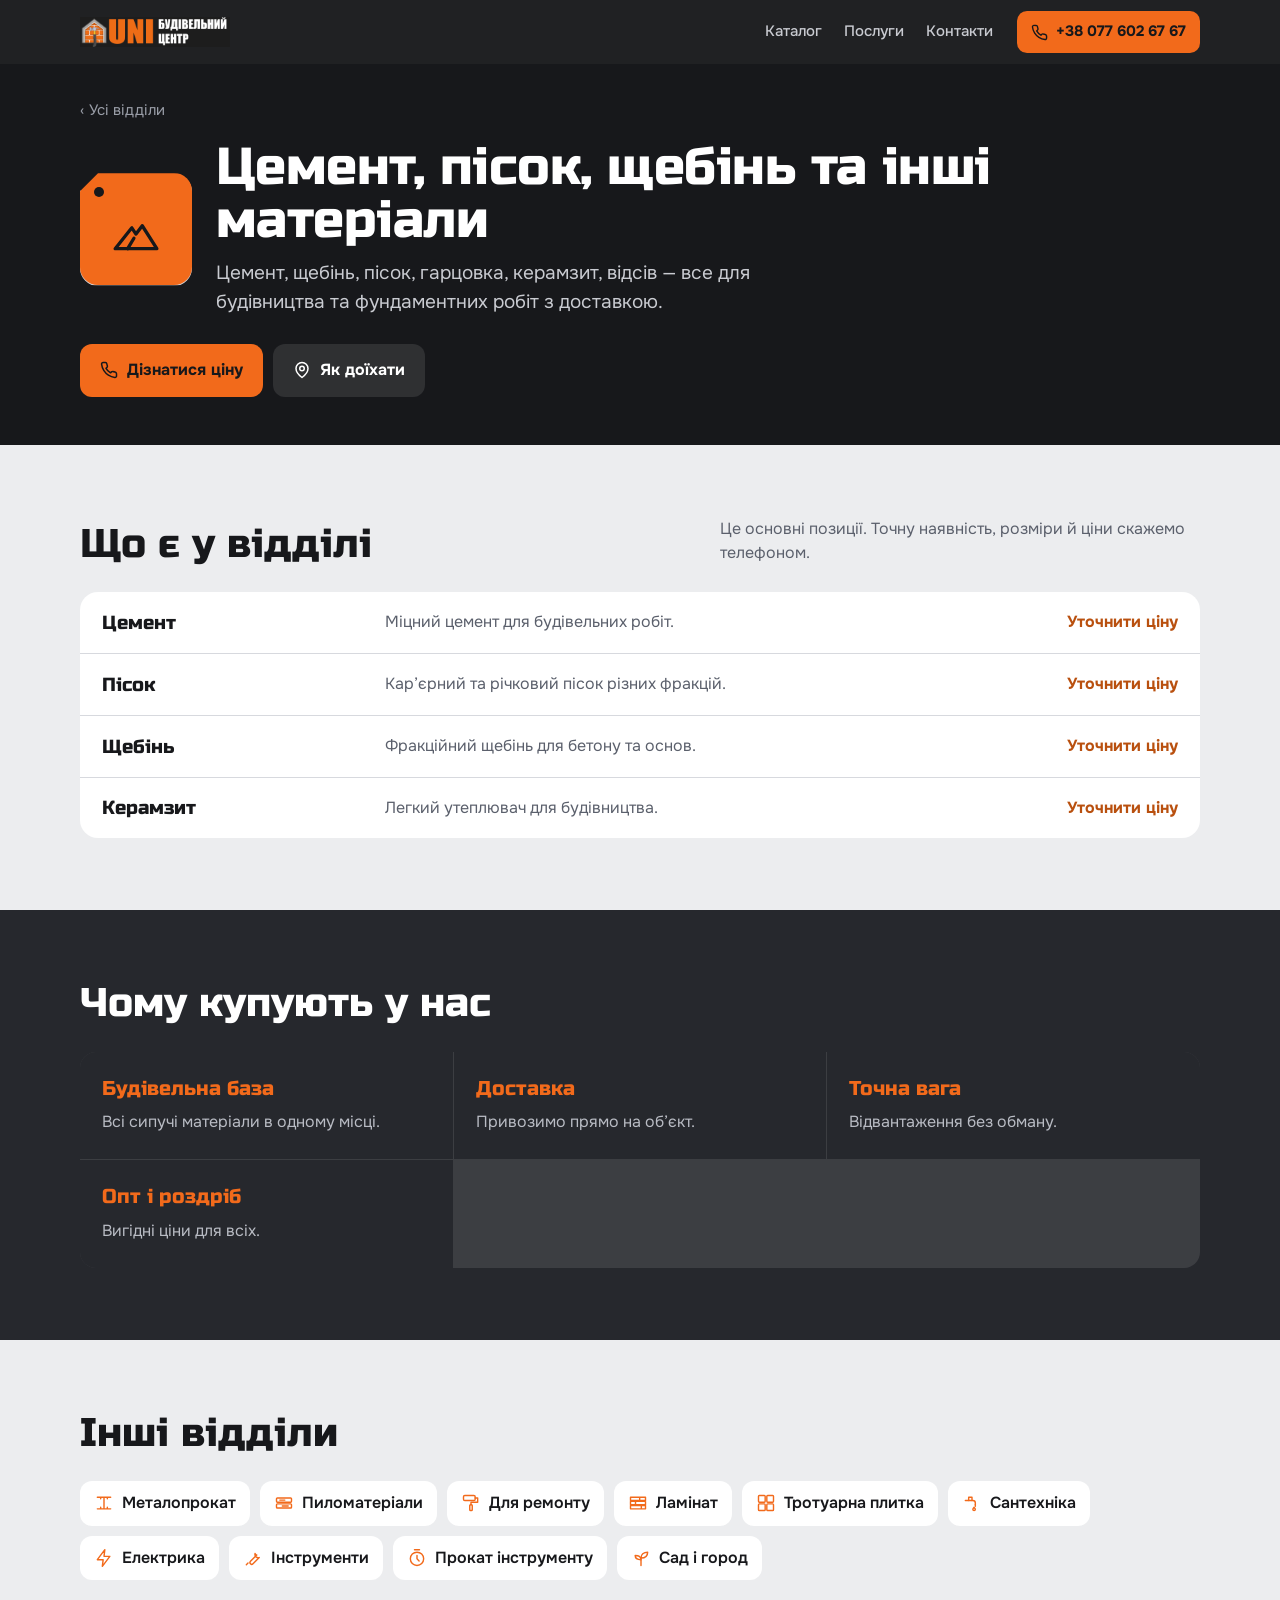
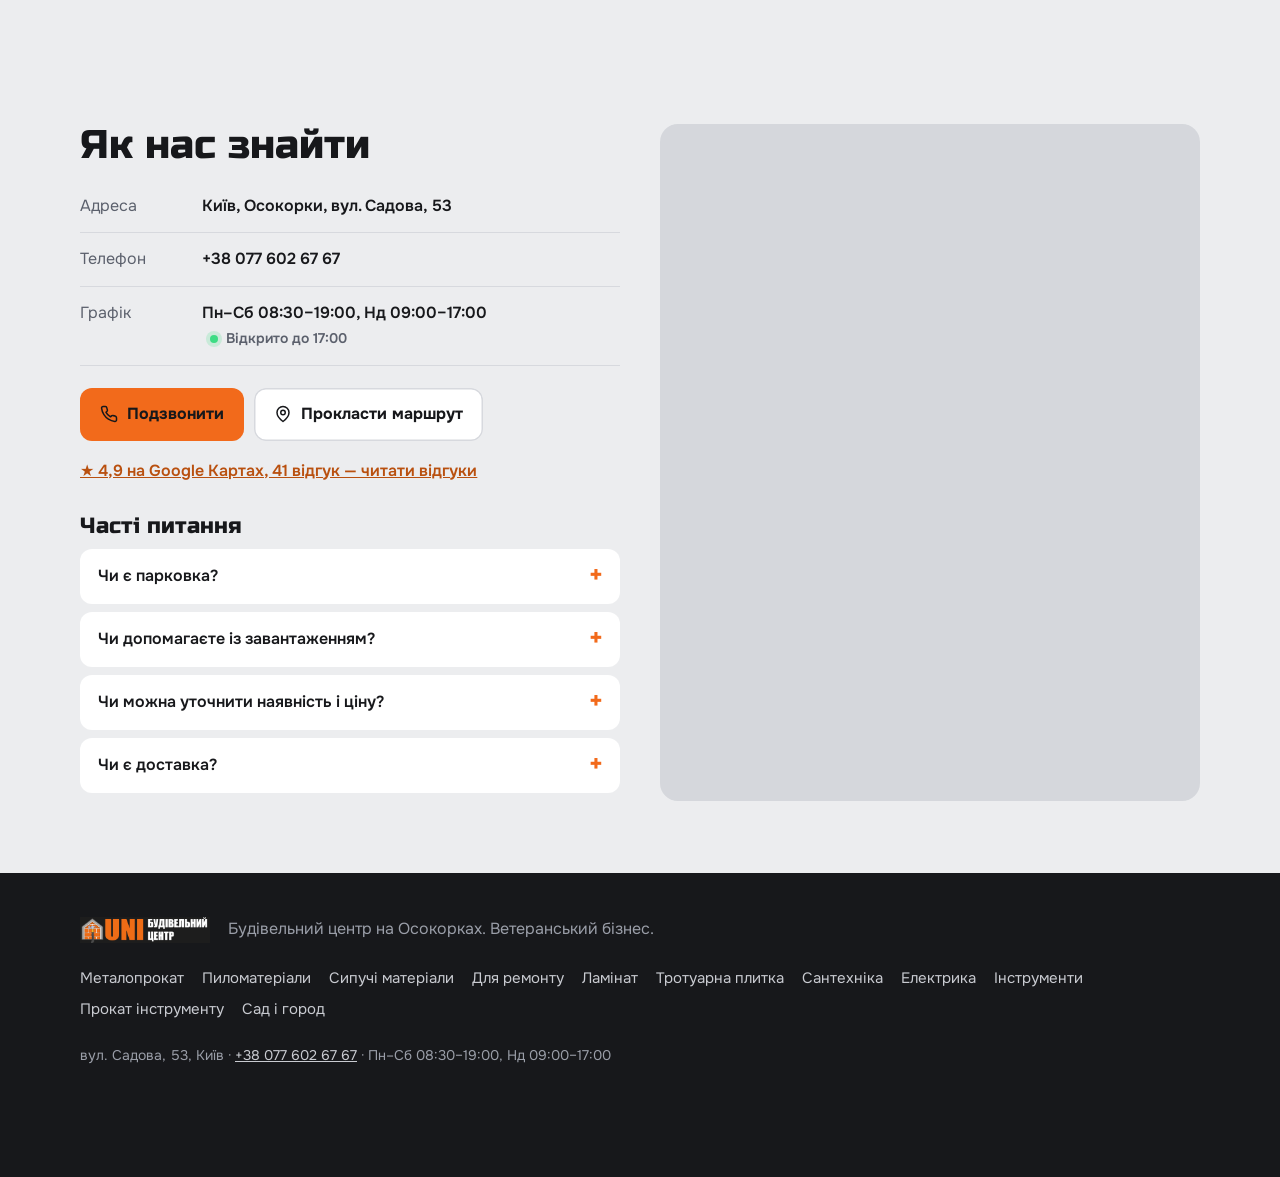
==== commit 73c24287: "Графік і рейтинг із Google: Пн–Сб 08:30–19:00, Нд 09:00–17:00, ★4,9 Co-Authored-By: Claude Opus 5.5 " ====
--- a/bulk.html
+++ b/bulk.html
@@ -15,7 +15,7 @@
 <link rel="preconnect" href="https://fonts.googleapis.com"><link rel="preconnect" href="https://fonts.gstatic.com" crossorigin>
 <link href="https://fonts.googleapis.com/css2?family=Onest:wght@400;500;600;700&family=Russo+One&display=swap" rel="stylesheet">
 <link rel="stylesheet" href="styles.css?v=2">
-<script type="application/ld+json">{"@context": "https://schema.org", "@type": "HardwareStore", "name": "UNI — будівельний центр", "url": "https://6jenya.github.io/uni-store/", "telephone": "+380776026767", "image": "https://6jenya.github.io/uni-store/images/photo4.jpg", "logo": "https://6jenya.github.io/uni-store/images/logo.jpg", "address": {"@type": "PostalAddress", "streetAddress": "вул. Садова, 53", "addressLocality": "Київ", "addressRegion": "Осокорки", "addressCountry": "UA"}, "geo": {"@type": "GeoCoordinates", "latitude": 50.3829711, "longitude": 30.6128567}, "openingHoursSpecification": [{"@type": "OpeningHoursSpecification", "dayOfWeek": ["Monday", "Tuesday", "Wednesday", "Thursday", "Friday", "Saturday", "Sunday"], "opens": "08:30", "closes": "19:00"}]}</script>
+<script type="application/ld+json">{"@context": "https://schema.org", "@type": "HardwareStore", "name": "UNI — будівельний центр", "url": "https://6jenya.github.io/uni-store/", "telephone": "+380776026767", "image": "https://6jenya.github.io/uni-store/images/photo4.jpg", "logo": "https://6jenya.github.io/uni-store/images/logo.jpg", "address": {"@type": "PostalAddress", "streetAddress": "вул. Садова, 53", "addressLocality": "Київ", "addressRegion": "Осокорки", "addressCountry": "UA"}, "geo": {"@type": "GeoCoordinates", "latitude": 50.3831069, "longitude": 30.6133799}, "openingHoursSpecification": [{"@type": "OpeningHoursSpecification", "dayOfWeek": ["Monday", "Tuesday", "Wednesday", "Thursday", "Friday", "Saturday"], "opens": "08:30", "closes": "19:00"}, {"@type": "OpeningHoursSpecification", "dayOfWeek": ["Sunday"], "opens": "09:00", "closes": "17:00"}]}</script>
 </head>
 <body><a class="skip" href="#main">До вмісту</a>
 <header class="hdr"><div class="wrap hdr-in">
@@ -28,7 +28,7 @@
   <a class="back" href="index.html#catalog">Усі відділи</a>
   <div class="cat-h"><span class="tag big" aria-hidden="true"><span class="hole"></span><svg class="ic" viewBox="0 0 24 24" fill="none" stroke="currentColor" stroke-width="1.7" stroke-linecap="round" stroke-linejoin="round" aria-hidden="true"><path d="M2 20h20L15 9l-3 4-2-3z"/><path d="M8 20l3-5"/></svg></span>
   <div><h1>Цемент, пісок, щебінь та інші матеріали</h1><p class="lead">Цемент, щебінь, пісок, гарцовка, керамзит, відсів — все для будівництва та фундаментних робіт з доставкою.</p></div></div>
-  <div class="btns"><a class="btn" href="tel:+380776026767"><svg viewBox="0 0 24 24" fill="none" stroke="currentColor" stroke-width="2" stroke-linecap="round" stroke-linejoin="round" aria-hidden="true"><path d="M22 16.9v3a2 2 0 0 1-2.2 2 19.8 19.8 0 0 1-8.6-3.1 19.5 19.5 0 0 1-6-6A19.8 19.8 0 0 1 2.1 4.2 2 2 0 0 1 4.1 2h3a2 2 0 0 1 2 1.7c.1.9.4 1.8.7 2.7a2 2 0 0 1-.5 2.1L8 9.8a16 16 0 0 0 6 6l1.3-1.3a2 2 0 0 1 2.1-.4c.9.3 1.8.6 2.7.7a2 2 0 0 1 1.7 2z"/></svg>Дізнатися ціну</a><a class="btn ghost-d" href="https://www.google.com/maps/dir/?api=1&destination=50.3829711,30.6128567" target="_blank" rel="noopener"><svg viewBox="0 0 24 24" fill="none" stroke="currentColor" stroke-width="2" stroke-linecap="round" stroke-linejoin="round" aria-hidden="true"><path d="M20 10c0 6-8 12-8 12s-8-6-8-12a8 8 0 0 1 16 0z"/><circle cx="12" cy="10" r="3"/></svg>Як доїхати</a></div>
+  <div class="btns"><a class="btn" href="tel:+380776026767"><svg viewBox="0 0 24 24" fill="none" stroke="currentColor" stroke-width="2" stroke-linecap="round" stroke-linejoin="round" aria-hidden="true"><path d="M22 16.9v3a2 2 0 0 1-2.2 2 19.8 19.8 0 0 1-8.6-3.1 19.5 19.5 0 0 1-6-6A19.8 19.8 0 0 1 2.1 4.2 2 2 0 0 1 4.1 2h3a2 2 0 0 1 2 1.7c.1.9.4 1.8.7 2.7a2 2 0 0 1-.5 2.1L8 9.8a16 16 0 0 0 6 6l1.3-1.3a2 2 0 0 1 2.1-.4c.9.3 1.8.6 2.7.7a2 2 0 0 1 1.7 2z"/></svg>Дізнатися ціну</a><a class="btn ghost-d" href="https://www.google.com/maps/dir/?api=1&destination=50.3831069,30.6133799&destination_place_id=ChIJ-XjFNgDF1EARsE3lZlV7TGE" target="_blank" rel="noopener"><svg viewBox="0 0 24 24" fill="none" stroke="currentColor" stroke-width="2" stroke-linecap="round" stroke-linejoin="round" aria-hidden="true"><path d="M20 10c0 6-8 12-8 12s-8-6-8-12a8 8 0 0 1 16 0z"/><circle cx="12" cy="10" r="3"/></svg>Як доїхати</a></div>
 </div></section>
 <section class="sec"><div class="wrap">
   <div class="sec-h"><h2 class="h2">Що є у відділі</h2><p>Це основні позиції. Точну наявність, розміри й ціни скажемо телефоном.</p></div>
@@ -42,26 +42,29 @@
     <dl class="info">
       <div><dt>Адреса</dt><dd>Київ, Осокорки, вул. Садова, 53</dd></div>
       <div><dt>Телефон</dt><dd><a href="tel:+380776026767">+38 077 602 67 67</a></dd></div>
-      <div><dt>Графік</dt><dd>Щодня 08:30–19:00 <span class="status" data-status></span></dd></div>
+      <div><dt>Графік</dt><dd>Пн–Сб 08:30–19:00, Нд 09:00–17:00 <span class="status" data-status></span></dd></div>
     </dl>
-    <div class="btns"><a class="btn" href="tel:+380776026767"><svg viewBox="0 0 24 24" fill="none" stroke="currentColor" stroke-width="2" stroke-linecap="round" stroke-linejoin="round" aria-hidden="true"><path d="M22 16.9v3a2 2 0 0 1-2.2 2 19.8 19.8 0 0 1-8.6-3.1 19.5 19.5 0 0 1-6-6A19.8 19.8 0 0 1 2.1 4.2 2 2 0 0 1 4.1 2h3a2 2 0 0 1 2 1.7c.1.9.4 1.8.7 2.7a2 2 0 0 1-.5 2.1L8 9.8a16 16 0 0 0 6 6l1.3-1.3a2 2 0 0 1 2.1-.4c.9.3 1.8.6 2.7.7a2 2 0 0 1 1.7 2z"/></svg>Подзвонити</a><a class="btn ghost" href="https://www.google.com/maps/dir/?api=1&destination=50.3829711,30.6128567" target="_blank" rel="noopener"><svg viewBox="0 0 24 24" fill="none" stroke="currentColor" stroke-width="2" stroke-linecap="round" stroke-linejoin="round" aria-hidden="true"><path d="M20 10c0 6-8 12-8 12s-8-6-8-12a8 8 0 0 1 16 0z"/><circle cx="12" cy="10" r="3"/></svg>Прокласти маршрут</a></div>
-    <a class="lnk" href="https://www.google.com/maps/place/UNI/@50.3829711,30.6128567,17z" target="_blank" rel="noopener">Відгуки покупців на Google Картах</a>
+    <div class="btns"><a class="btn" href="tel:+380776026767"><svg viewBox="0 0 24 24" fill="none" stroke="currentColor" stroke-width="2" stroke-linecap="round" stroke-linejoin="round" aria-hidden="true"><path d="M22 16.9v3a2 2 0 0 1-2.2 2 19.8 19.8 0 0 1-8.6-3.1 19.5 19.5 0 0 1-6-6A19.8 19.8 0 0 1 2.1 4.2 2 2 0 0 1 4.1 2h3a2 2 0 0 1 2 1.7c.1.9.4 1.8.7 2.7a2 2 0 0 1-.5 2.1L8 9.8a16 16 0 0 0 6 6l1.3-1.3a2 2 0 0 1 2.1-.4c.9.3 1.8.6 2.7.7a2 2 0 0 1 1.7 2z"/></svg>Подзвонити</a><a class="btn ghost" href="https://www.google.com/maps/dir/?api=1&destination=50.3831069,30.6133799&destination_place_id=ChIJ-XjFNgDF1EARsE3lZlV7TGE" target="_blank" rel="noopener"><svg viewBox="0 0 24 24" fill="none" stroke="currentColor" stroke-width="2" stroke-linecap="round" stroke-linejoin="round" aria-hidden="true"><path d="M20 10c0 6-8 12-8 12s-8-6-8-12a8 8 0 0 1 16 0z"/><circle cx="12" cy="10" r="3"/></svg>Прокласти маршрут</a></div>
+    <a class="lnk" href="https://www.google.com/maps/search/?api=1&query=UNI%20%D0%B1%D1%83%D0%B4%D1%96%D0%B2%D0%B5%D0%BB%D1%8C%D0%BD%D0%B8%D0%B9%20%D1%86%D0%B5%D0%BD%D1%82%D1%80&query_place_id=ChIJ-XjFNgDF1EARsE3lZlV7TGE" target="_blank" rel="noopener">★ 4,9 на Google Картах, 41 відгук — читати відгуки</a>
     <div class="faq"><h3>Часті питання</h3><details><summary>Чи є парковка?</summary><p>Так, біля магазину велика парковка і зручний заїзд.</p></details><details><summary>Чи допомагаєте із завантаженням?</summary><p>Так, допоможемо завантажити товар у ваше авто.</p></details><details><summary>Чи можна уточнити наявність і ціну?</summary><p>Так, зателефонуйте за номером +38 077 602 67 67 — підкажемо, що є на складі, і порахуємо вартість.</p></details><details><summary>Чи є доставка?</summary><p>Так, власним транспортом по Києву та Київській області. Вартість залежить від адреси й обсягу.</p></details></div>
   </div>
-  <div class="map"><iframe title="UNI на карті" loading="lazy" src="https://maps.google.com/maps?q=50.3829711,30.6128567&z=16&output=embed" referrerpolicy="no-referrer-when-downgrade"></iframe></div>
+  <div class="map"><iframe title="UNI на карті" loading="lazy" src="https://maps.google.com/maps?q=UNI%20%D0%A1%D0%B0%D0%B4%D0%BE%D0%B2%D0%B0%2053%20%D0%9A%D0%B8%D1%97%D0%B2&ll=50.3831069,30.6133799&z=16&output=embed" referrerpolicy="no-referrer-when-downgrade"></iframe></div>
 </div></section></main>
 <footer class="ftr"><div class="wrap">
   <div class="ftr-top"><img src="images/logo.jpg" alt="UNI" width="140" height="28"><p>Будівельний центр на Осокорках. Ветеранський бізнес.</p></div>
   <nav class="ftr-links" aria-label="Відділи"><a href="metal.html">Металопрокат</a><a href="pilomaterialy.html">Пиломатеріали</a><a href="bulk.html">Сипучі матеріали</a><a href="repair.html">Для ремонту</a><a href="laminat.html">Ламінат</a><a href="plitka.html">Тротуарна плитка</a><a href="santehnika.html">Сантехніка</a><a href="electric.html">Електрика</a><a href="instrument.html">Інструменти</a><a href="rent.html">Прокат інструменту</a><a href="sad-gorod.html">Сад і город</a></nav>
-  <p class="ftr-c">вул. Садова, 53, Київ · <a href="tel:+380776026767">+38 077 602 67 67</a> · щодня 08:30–19:00</p>
+  <p class="ftr-c">вул. Садова, 53, Київ · <a href="tel:+380776026767">+38 077 602 67 67</a> · Пн–Сб 08:30–19:00, Нд 09:00–17:00</p>
 </div></footer>
-<div class="dock"><a class="btn" href="tel:+380776026767"><svg viewBox="0 0 24 24" fill="none" stroke="currentColor" stroke-width="2" stroke-linecap="round" stroke-linejoin="round" aria-hidden="true"><path d="M22 16.9v3a2 2 0 0 1-2.2 2 19.8 19.8 0 0 1-8.6-3.1 19.5 19.5 0 0 1-6-6A19.8 19.8 0 0 1 2.1 4.2 2 2 0 0 1 4.1 2h3a2 2 0 0 1 2 1.7c.1.9.4 1.8.7 2.7a2 2 0 0 1-.5 2.1L8 9.8a16 16 0 0 0 6 6l1.3-1.3a2 2 0 0 1 2.1-.4c.9.3 1.8.6 2.7.7a2 2 0 0 1 1.7 2z"/></svg>Подзвонити</a><a class="btn ghost" href="https://www.google.com/maps/dir/?api=1&destination=50.3829711,30.6128567" target="_blank" rel="noopener"><svg viewBox="0 0 24 24" fill="none" stroke="currentColor" stroke-width="2" stroke-linecap="round" stroke-linejoin="round" aria-hidden="true"><path d="M20 10c0 6-8 12-8 12s-8-6-8-12a8 8 0 0 1 16 0z"/><circle cx="12" cy="10" r="3"/></svg>Маршрут</a></div>
+<div class="dock"><a class="btn" href="tel:+380776026767"><svg viewBox="0 0 24 24" fill="none" stroke="currentColor" stroke-width="2" stroke-linecap="round" stroke-linejoin="round" aria-hidden="true"><path d="M22 16.9v3a2 2 0 0 1-2.2 2 19.8 19.8 0 0 1-8.6-3.1 19.5 19.5 0 0 1-6-6A19.8 19.8 0 0 1 2.1 4.2 2 2 0 0 1 4.1 2h3a2 2 0 0 1 2 1.7c.1.9.4 1.8.7 2.7a2 2 0 0 1-.5 2.1L8 9.8a16 16 0 0 0 6 6l1.3-1.3a2 2 0 0 1 2.1-.4c.9.3 1.8.6 2.7.7a2 2 0 0 1 1.7 2z"/></svg>Подзвонити</a><a class="btn ghost" href="https://www.google.com/maps/dir/?api=1&destination=50.3831069,30.6133799&destination_place_id=ChIJ-XjFNgDF1EARsE3lZlV7TGE" target="_blank" rel="noopener"><svg viewBox="0 0 24 24" fill="none" stroke="currentColor" stroke-width="2" stroke-linecap="round" stroke-linejoin="round" aria-hidden="true"><path d="M20 10c0 6-8 12-8 12s-8-6-8-12a8 8 0 0 1 16 0z"/><circle cx="12" cy="10" r="3"/></svg>Маршрут</a></div>
 <script>
 (() => {
   const f = new Intl.DateTimeFormat('uk-UA', {timeZone: 'Europe/Kyiv', hour: '2-digit', minute: '2-digit', hour12: false});
   const [h, m] = f.format(new Date()).split(':').map(Number), t = h * 60 + m;
-  const o = 510, c = 1140, open = t >= o && t < c;
-  const txt = open ? (c - t <= 60 ? `Відкрито, зачиняємось о 19:00` : `Відкрито до 19:00`) : `Зачинено, відкриємось о 08:30`;
+  const day = new Intl.DateTimeFormat('en-US', {timeZone: 'Europe/Kyiv', weekday: 'short'}).format(new Date());
+  const mm = s => +s.slice(0, 2) * 60 + +s.slice(3), sun = day === 'Sun', sat = day === 'Sat';
+  const oS = sun ? '09:00' : '08:30', cS = sun ? '17:00' : '19:00', o = mm(oS), c = mm(cS), open = t >= o && t < c;
+  const next = t < o ? oS : (sat ? '09:00' : '08:30');
+  const txt = open ? (c - t <= 60 ? `Відкрито, зачиняємось о ${cS}` : `Відкрито до ${cS}`) : `Зачинено, відкриємось ${t < o ? 'о' : 'завтра о'} ${next}`;
   document.querySelectorAll('[data-status]').forEach(el => { el.textContent = txt; el.classList.add(open ? 'on' : 'off'); });
 })();
 </script>
--- a/styles.css
+++ b/styles.css
@@ -21,6 +21,7 @@
 .hero h1{font:400 clamp(36px,5.4vw,64px)/1.02 var(--fd);margin:14px 0 18px;letter-spacing:-.01em;text-transform:none}
 .lead{font-size:clamp(17px,1.6vw,19px);color:#C9CBD1;max-width:34em;margin:0 0 26px}
 .addr{color:#8E929C;font-size:14.5px;margin:18px 0 0}
+.addr a{color:#FFB37E;text-decoration:none}
 .status-pill,.status{display:inline-flex;align-items:center;gap:8px;font-size:14px;font-weight:600}
 .status-pill{padding:6px 12px;border-radius:99px;background:rgba(255,255,255,.08);margin:0}
 .status-pill:empty,.status:empty{display:none}
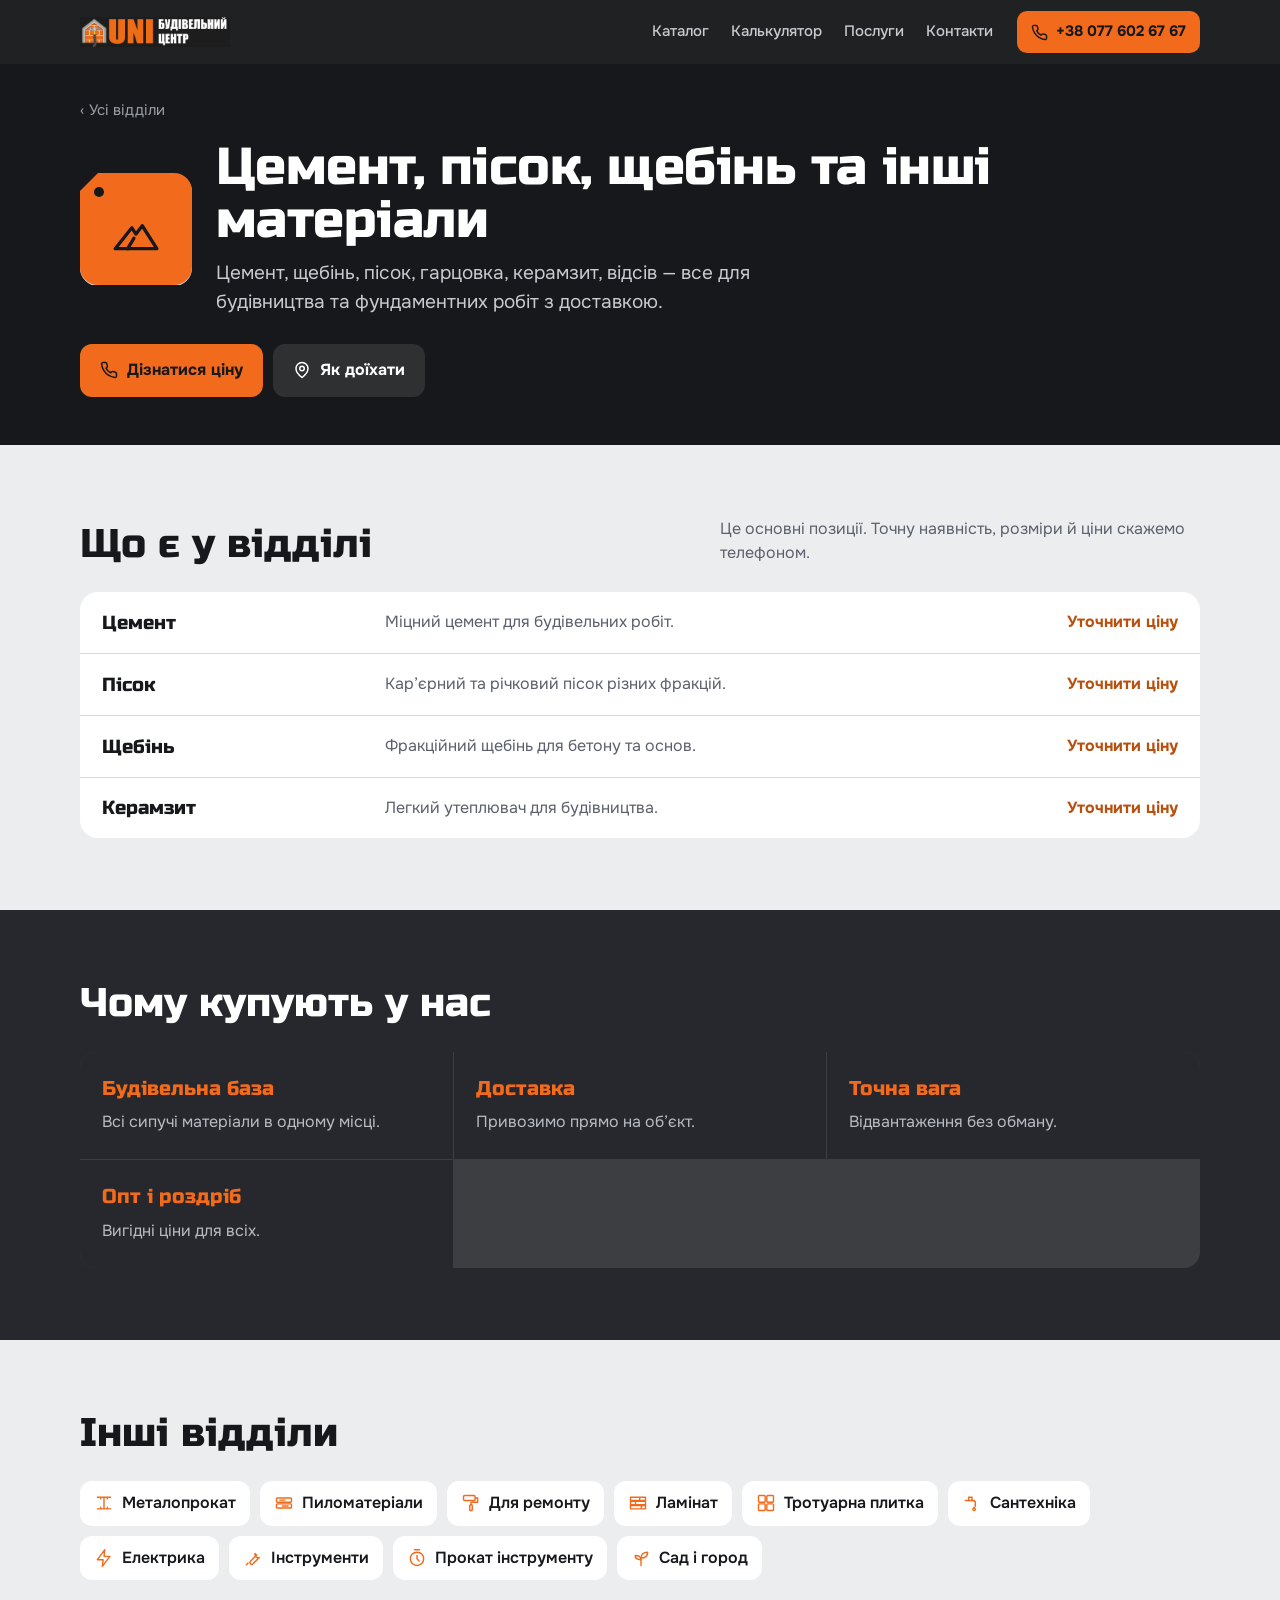
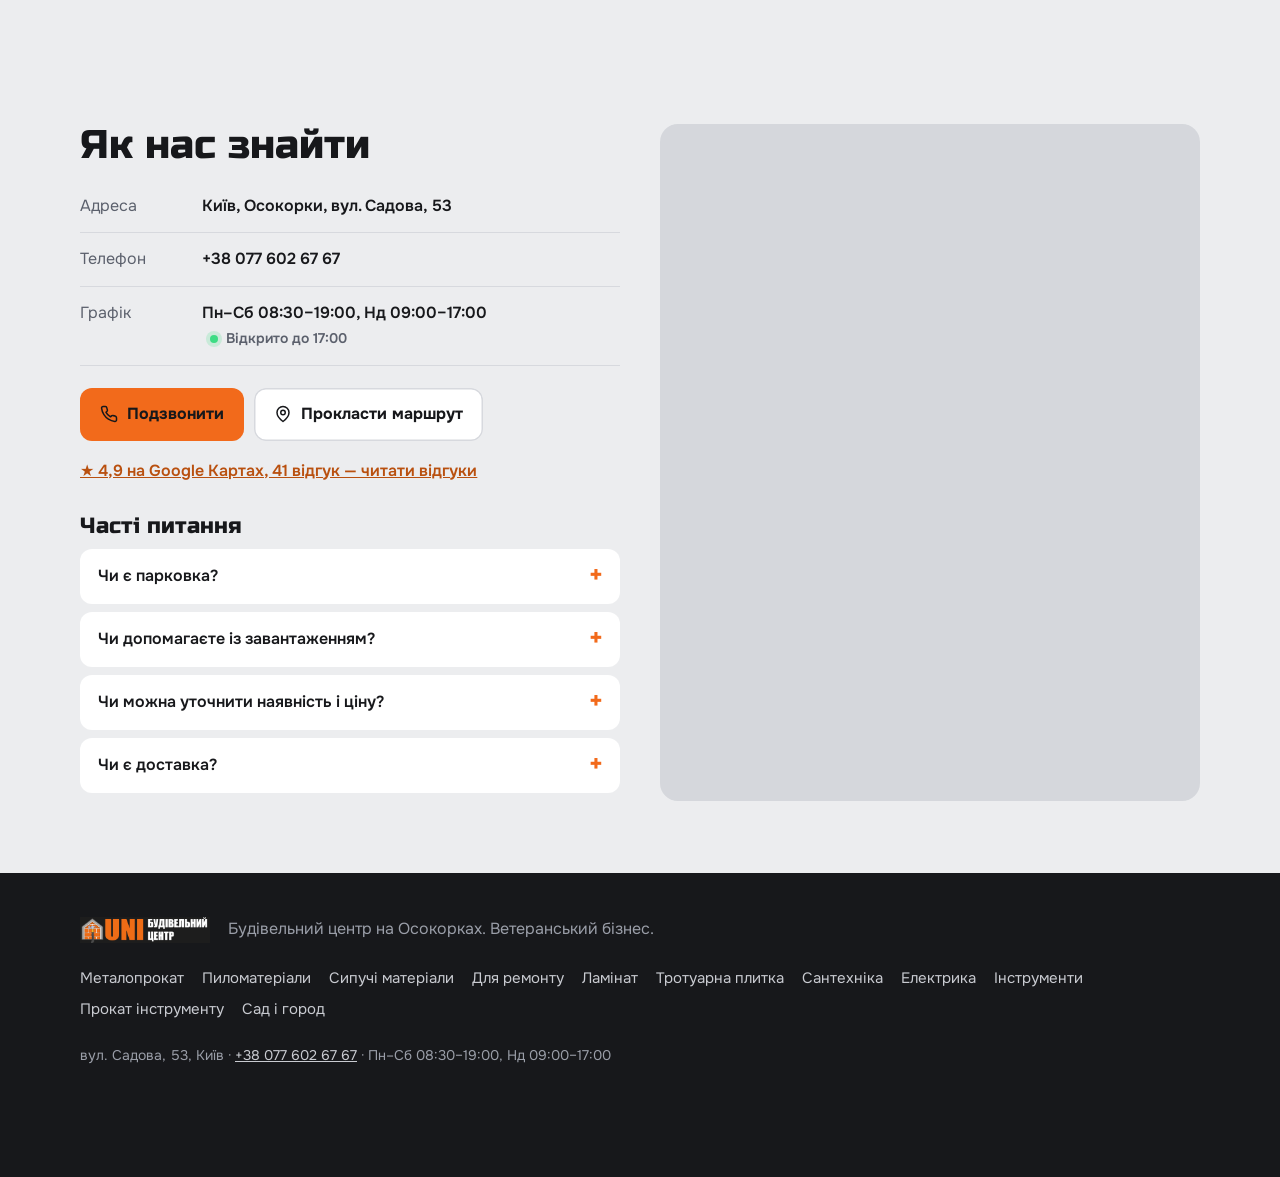
==== commit 195022c5: "3D-сцена, калькулятори матеріалів, обʼємні картки відділів - Головний екран: інтерактивна 3D-сцена з" ====
--- a/bulk.html
+++ b/bulk.html
@@ -14,13 +14,13 @@
 <link rel="icon" type="image/png" href="images/favicon.png">
 <link rel="preconnect" href="https://fonts.googleapis.com"><link rel="preconnect" href="https://fonts.gstatic.com" crossorigin>
 <link href="https://fonts.googleapis.com/css2?family=Onest:wght@400;500;600;700&family=Russo+One&display=swap" rel="stylesheet">
-<link rel="stylesheet" href="styles.css?v=2">
+<link rel="stylesheet" href="styles.css?v=3">
 <script type="application/ld+json">{"@context": "https://schema.org", "@type": "HardwareStore", "name": "UNI — будівельний центр", "url": "https://6jenya.github.io/uni-store/", "telephone": "+380776026767", "image": "https://6jenya.github.io/uni-store/images/photo4.jpg", "logo": "https://6jenya.github.io/uni-store/images/logo.jpg", "address": {"@type": "PostalAddress", "streetAddress": "вул. Садова, 53", "addressLocality": "Київ", "addressRegion": "Осокорки", "addressCountry": "UA"}, "geo": {"@type": "GeoCoordinates", "latitude": 50.3831069, "longitude": 30.6133799}, "openingHoursSpecification": [{"@type": "OpeningHoursSpecification", "dayOfWeek": ["Monday", "Tuesday", "Wednesday", "Thursday", "Friday", "Saturday"], "opens": "08:30", "closes": "19:00"}, {"@type": "OpeningHoursSpecification", "dayOfWeek": ["Sunday"], "opens": "09:00", "closes": "17:00"}]}</script>
 </head>
 <body><a class="skip" href="#main">До вмісту</a>
 <header class="hdr"><div class="wrap hdr-in">
   <a class="brand" href="index.html" aria-label="UNI — на головну"><img src="images/logo.jpg" alt="UNI будівельний центр" width="160" height="32"></a>
-  <nav class="nav" aria-label="Меню"><a href="index.html#catalog">Каталог</a><a href="index.html#services">Послуги</a><a href="index.html#contacts">Контакти</a></nav>
+  <nav class="nav" aria-label="Меню"><a href="index.html#catalog">Каталог</a><a href="index.html#calc-sec">Калькулятор</a><a href="index.html#services">Послуги</a><a href="index.html#contacts">Контакти</a></nav>
   <a class="hdr-call" href="tel:+380776026767"><svg viewBox="0 0 24 24" fill="none" stroke="currentColor" stroke-width="2" stroke-linecap="round" stroke-linejoin="round" aria-hidden="true"><path d="M22 16.9v3a2 2 0 0 1-2.2 2 19.8 19.8 0 0 1-8.6-3.1 19.5 19.5 0 0 1-6-6A19.8 19.8 0 0 1 2.1 4.2 2 2 0 0 1 4.1 2h3a2 2 0 0 1 2 1.7c.1.9.4 1.8.7 2.7a2 2 0 0 1-.5 2.1L8 9.8a16 16 0 0 0 6 6l1.3-1.3a2 2 0 0 1 2.1-.4c.9.3 1.8.6 2.7.7a2 2 0 0 1 1.7 2z"/></svg><span>+38 077 602 67 67</span></a>
 </div></header>
 <main id="main">
@@ -56,6 +56,8 @@
   <p class="ftr-c">вул. Садова, 53, Київ · <a href="tel:+380776026767">+38 077 602 67 67</a> · Пн–Сб 08:30–19:00, Нд 09:00–17:00</p>
 </div></footer>
 <div class="dock"><a class="btn" href="tel:+380776026767"><svg viewBox="0 0 24 24" fill="none" stroke="currentColor" stroke-width="2" stroke-linecap="round" stroke-linejoin="round" aria-hidden="true"><path d="M22 16.9v3a2 2 0 0 1-2.2 2 19.8 19.8 0 0 1-8.6-3.1 19.5 19.5 0 0 1-6-6A19.8 19.8 0 0 1 2.1 4.2 2 2 0 0 1 4.1 2h3a2 2 0 0 1 2 1.7c.1.9.4 1.8.7 2.7a2 2 0 0 1-.5 2.1L8 9.8a16 16 0 0 0 6 6l1.3-1.3a2 2 0 0 1 2.1-.4c.9.3 1.8.6 2.7.7a2 2 0 0 1 1.7 2z"/></svg>Подзвонити</a><a class="btn ghost" href="https://www.google.com/maps/dir/?api=1&destination=50.3831069,30.6133799&destination_place_id=ChIJ-XjFNgDF1EARsE3lZlV7TGE" target="_blank" rel="noopener"><svg viewBox="0 0 24 24" fill="none" stroke="currentColor" stroke-width="2" stroke-linecap="round" stroke-linejoin="round" aria-hidden="true"><path d="M20 10c0 6-8 12-8 12s-8-6-8-12a8 8 0 0 1 16 0z"/><circle cx="12" cy="10" r="3"/></svg>Маршрут</a></div>
+<script src="js/calc.js?v=1" defer></script>
+
 <script>
 (() => {
   const f = new Intl.DateTimeFormat('uk-UA', {timeZone: 'Europe/Kyiv', hour: '2-digit', minute: '2-digit', hour12: false});
--- a/styles.css
+++ b/styles.css
@@ -143,4 +143,40 @@
   .dock .btn.ghost{background:rgba(255,255,255,.1);color:#fff;box-shadow:none}
   .map,.map iframe{min-height:320px}
 }
+.stage{position:relative}
+.scene3d{position:relative;aspect-ratio:1/1;width:100%;border-radius:24px;overflow:hidden;background:radial-gradient(60% 55% at 50% 58%,rgba(242,106,27,.22),transparent 70%),radial-gradient(90% 80% at 50% 100%,#2a2c32,#17181B 70%);touch-action:pan-y}
+.scene3d canvas{position:absolute;inset:0;width:100%!important;height:100%!important;display:block}
+.scene3d .fallback{position:absolute;inset:0;width:100%;height:100%;object-fit:cover;opacity:.9;transition:opacity .6s}
+.scene3d.ready .fallback{opacity:0;pointer-events:none}
+.scene-tip{position:absolute;left:50%;bottom:14px;transform:translateX(-50%);margin:0;padding:7px 13px;border-radius:99px;background:rgba(23,24,27,.7);color:#E7E8EC;font-size:13px;white-space:nowrap;pointer-events:none;backdrop-filter:blur(6px);-webkit-backdrop-filter:blur(6px)}
+.tag{transform-style:preserve-3d;will-change:transform}
+.tag::before{content:'';position:absolute;inset:0;border-radius:inherit;background:radial-gradient(240px circle at var(--gx,50%) var(--gy,0%),rgba(242,106,27,.12),transparent 60%);opacity:0;transition:opacity .2s;pointer-events:none}
+.tag:hover::before{opacity:1}
+.calc{background:var(--paper);border-radius:22px;overflow:hidden;box-shadow:0 1px 0 var(--line)}
+.c-tabs{display:flex;gap:4px;padding:6px;background:#E2E4E8;overflow-x:auto}
+.c-tabs button{flex:1;min-width:max-content;padding:12px 16px;border:0;border-radius:14px;background:none;font:600 15px var(--fb);color:var(--mut);cursor:pointer}
+.c-tabs button[aria-selected=true]{background:var(--paper);color:var(--ink);box-shadow:0 1px 3px rgba(0,0,0,.08)}
+.c-body{display:grid;grid-template-columns:1fr 1fr}
+.c-in{padding:26px}
+.c-grid{display:grid;grid-template-columns:repeat(3,1fr);gap:12px}
+.c-grid label{display:flex;flex-direction:column;gap:6px;font-size:13.5px;color:var(--mut);font-weight:500}
+.c-grid .w{grid-column:1/-1}
+.c-grid input,.c-grid select{font:500 17px var(--fb);color:var(--ink);padding:12px 14px;border-radius:12px;border:1.5px solid var(--line);background:#F7F8F9;width:100%}
+.c-grid input:focus,.c-grid select:focus{outline:none;border-color:var(--or)}
+.c-grid .chk{flex-direction:row;align-items:center;gap:10px;font-size:15px;color:var(--ink)}
+.c-grid .chk input{width:20px;height:20px;accent-color:var(--or)}
+.c-hint{color:var(--mut);font-size:14px;margin:14px 0 0}
+.c-out{background:var(--ink);color:#fff;padding:26px}
+.c-t{display:block;font:400 21px/1.25 var(--fd);margin-bottom:14px}
+.c-out ul{list-style:none;margin:0 0 14px;padding:0}
+.c-out li{display:grid;grid-template-columns:1fr auto;gap:2px 12px;padding:12px 0;border-bottom:1px solid rgba(255,255,255,.1)}
+.c-out li span{color:#B9BCC4}
+.c-out li b{font:400 19px var(--fd);color:var(--or);text-align:right}
+.c-out li small{grid-column:1/-1;color:#8E929C;font-size:13px}
+.c-out li small:empty{display:none}
+.c-note{color:#8E929C;font-size:13px;margin:0 0 16px}
+.c-empty{color:#8E929C}
+.c-out .btn.ghost{background:rgba(255,255,255,.1);color:#fff;box-shadow:none}
+@media (max-width:900px){.c-body{grid-template-columns:1fr}.stage{max-width:520px;margin:0 auto;width:100%}}
+@media (max-width:640px){.c-grid{grid-template-columns:1fr 1fr}.c-in,.c-out{padding:20px}.scene3d{aspect-ratio:1/0.92}.c-out .btns .btn{flex:1 1 100%}}
 @media (prefers-reduced-motion:reduce){*{transition:none!important;scroll-behavior:auto!important}}
